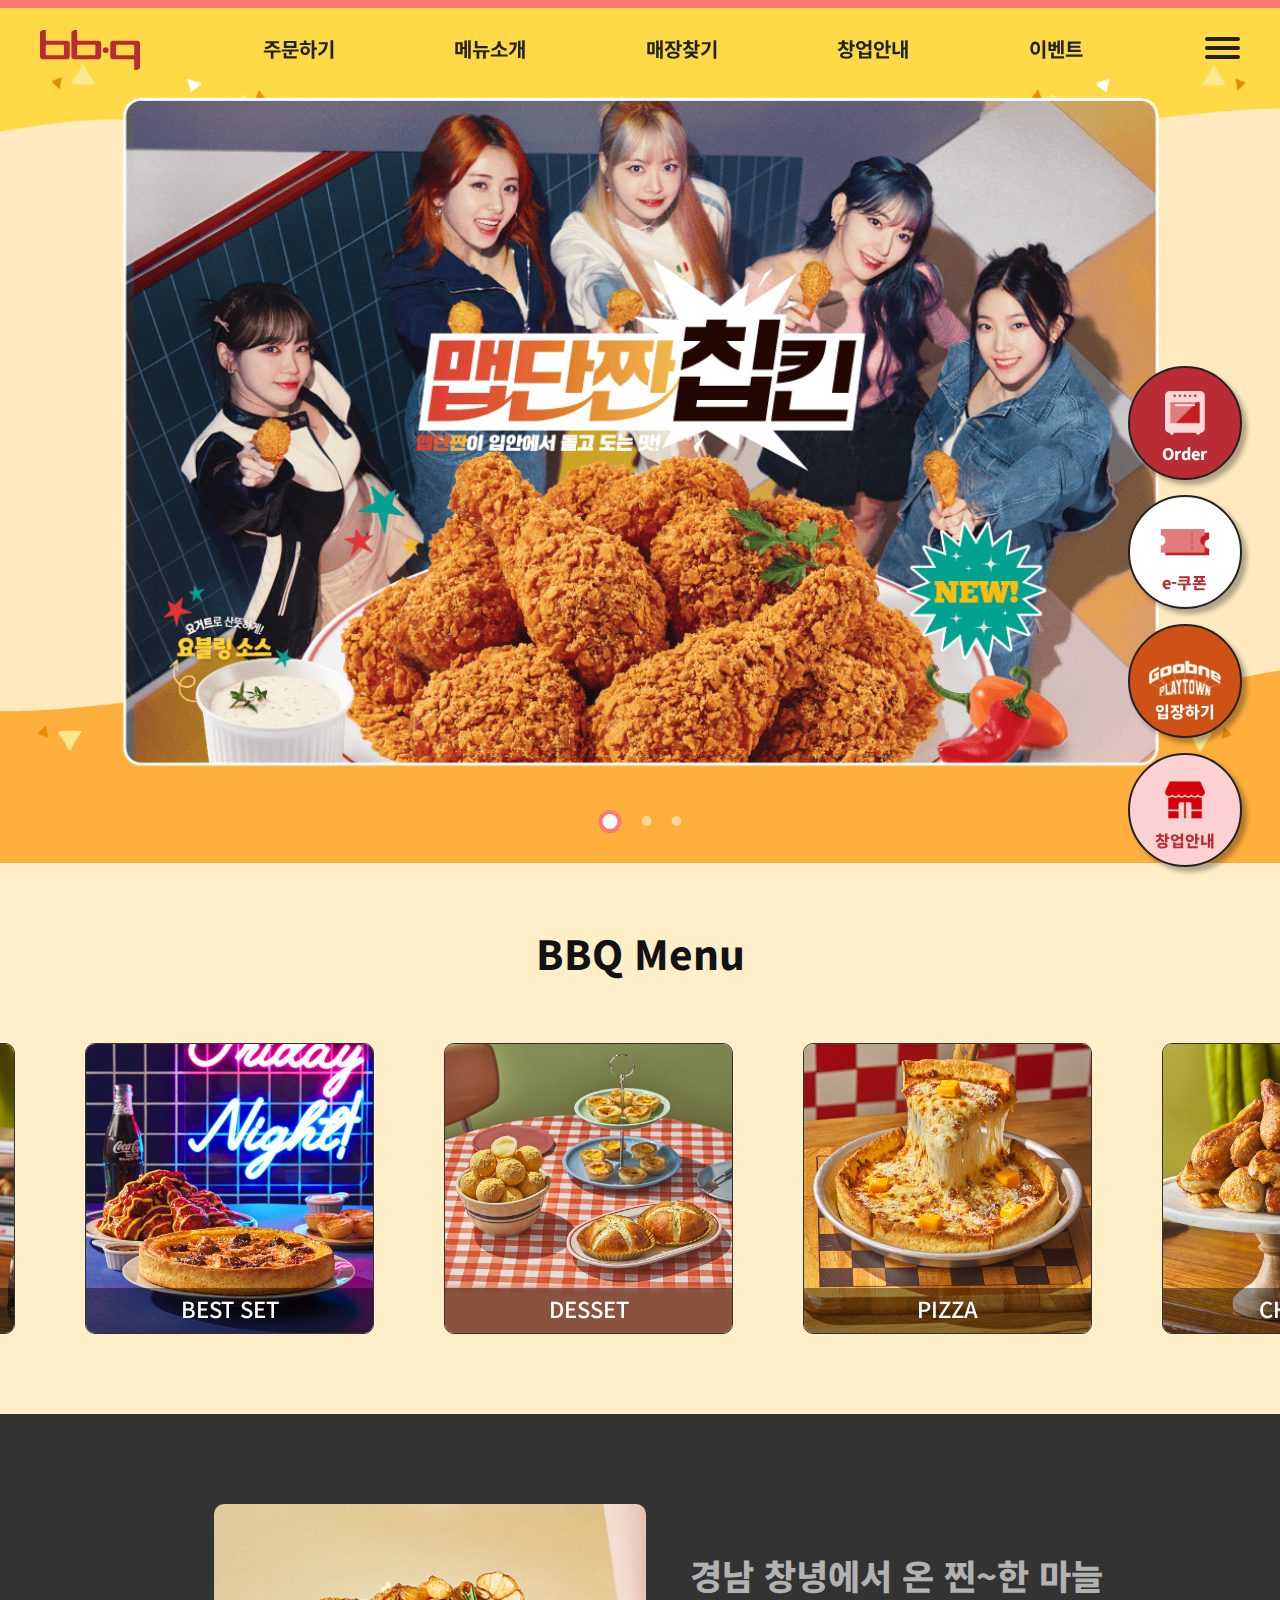
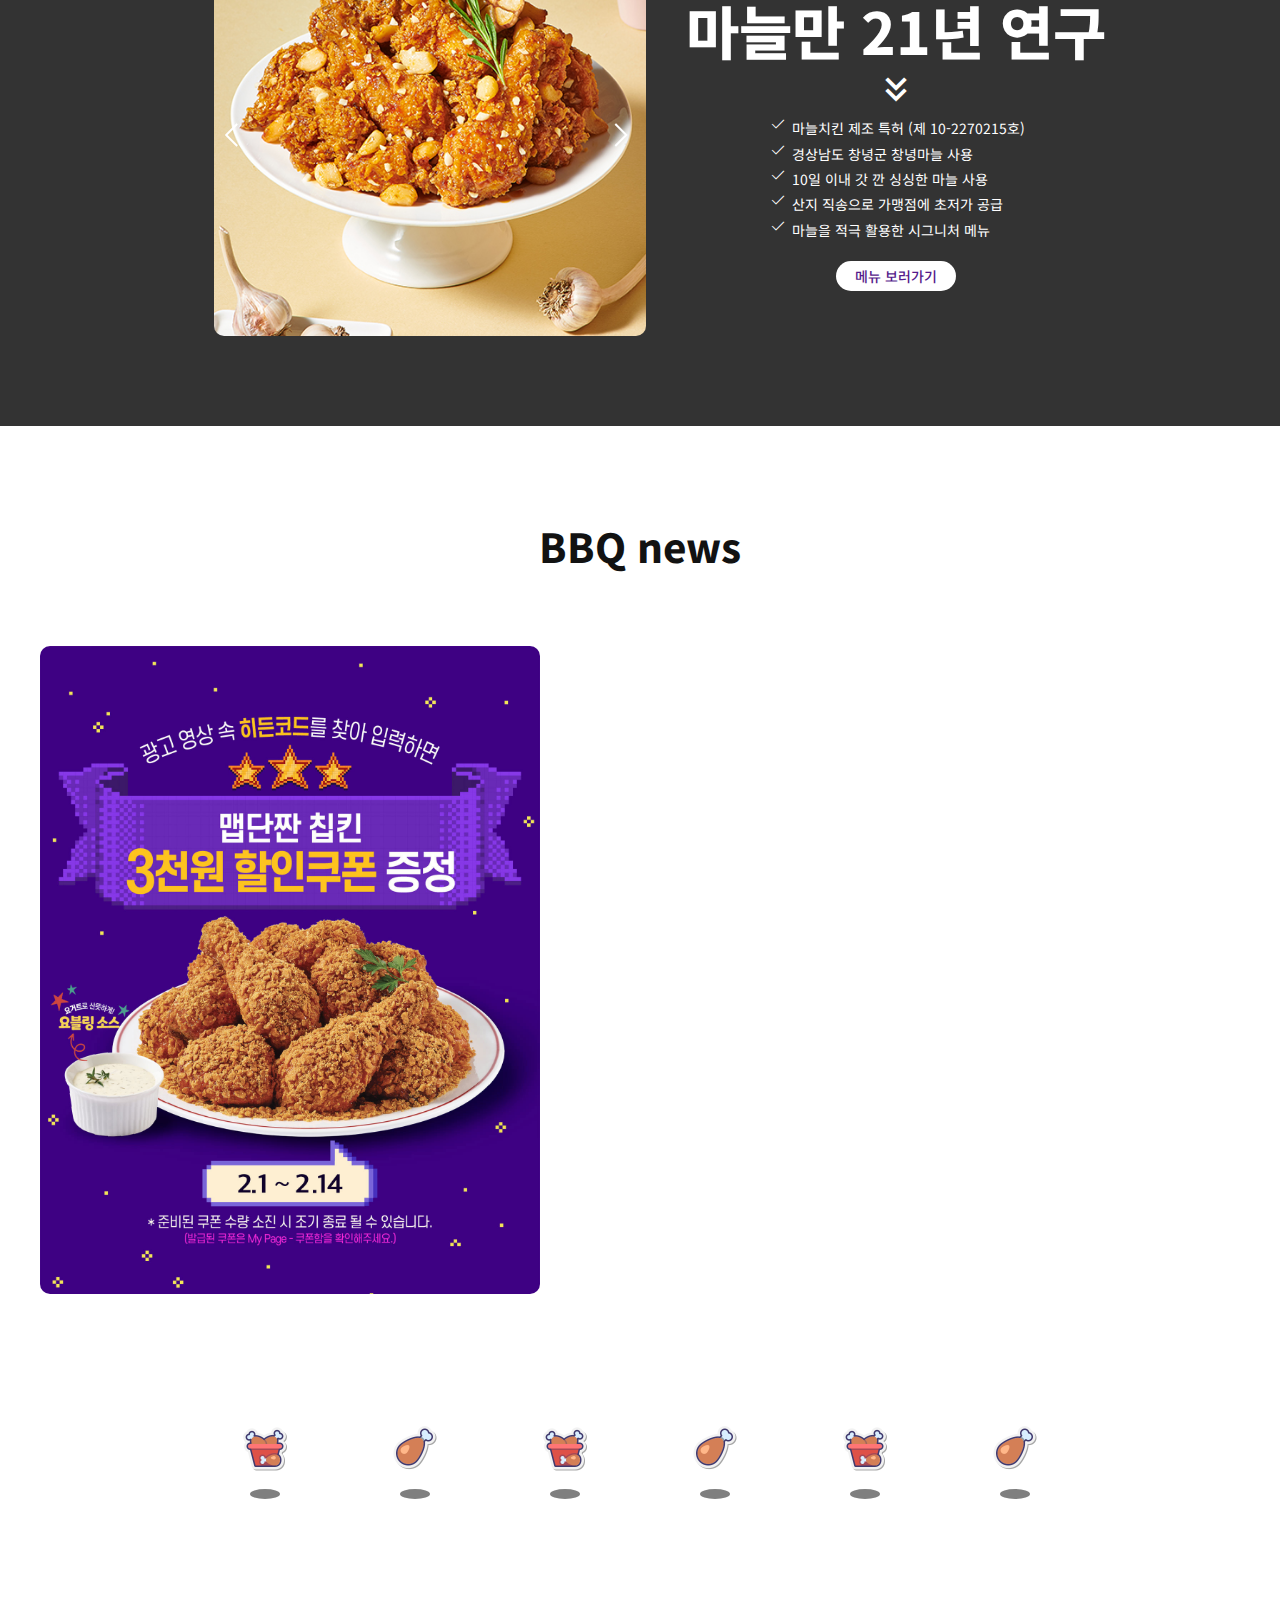
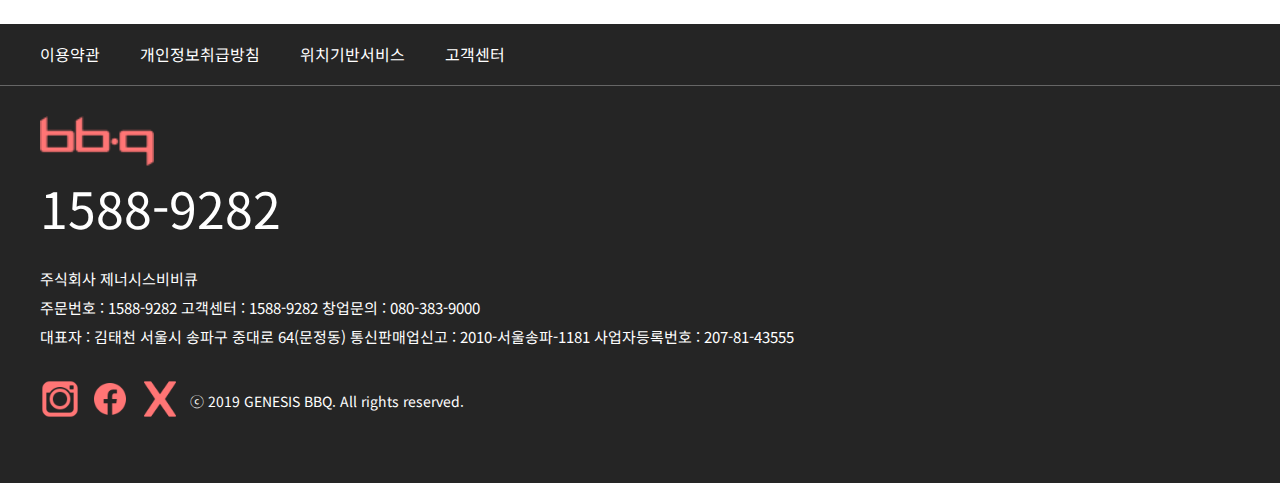
==== index.html @ 6f6c53d9 "asdasd" ====
<!DOCTYPE html>
<html lang="ko">
<head>
    <meta charset="UTF-8">
    <meta name="viewport" content="width=device-width, initial-scale=1.0">
    <link rel="preconnect" href="https://fonts.googleapis.com">
    <link rel="preconnect" href="https://fonts.gstatic.com" crossorigin>
    <link href="https://fonts.googleapis.com/css2?family=Noto+Sans+KR:wght@300;400;500;600;700;800&display=swap" rel="stylesheet">
    <link rel="stylesheet" href="https://fonts.googleapis.com/css2?family=Material+Symbols+Outlined:opsz,wght,FILL,GRAD@20..48,100..700,0..1,-50..200" />
    <link rel="icon" href="img/bbq_favicon.ico">
    <link rel="stylesheet" href="css/base.css">
    <link rel="stylesheet" href="css/slick.css">
    <link rel="stylesheet" href="css/main.css">
    <title>bbq 반응형 웹페이지</title>
</head>
<body>
    <div id="wrap">
        <div class="bar"></div>
        <header id="header">
            <div class="logo">
                <a href="">
                    로고
                </a>
            </div>
            <nav class="gnb">
                <ul>
                    <li>
                        <a href="order.html">
                            주문하기
                        </a>
                    </li>
                    <li>
                        <a href="">
                            메뉴소개
                        </a>
                    </li>
                    <li>
                        <a href="">
                            매장찾기
                        </a>
                    </li>
                    <li>
                        <a href="">
                            창업안내
                        </a>
                    </li>
                    <li>
                        <a href="">
                            이벤트
                        </a>
                    </li>
                </ul>
            </nav>
            <div class="menu">
                <a href="">
                    <div class="bar1"></div>
                    <div class="bar2"></div>
                    <div class="bar3"></div>
                </a>
            </div>
            <div class="menu_side">
                <button class="ms_close"></button>
                <div class="ms_txt">
                    <div class="ms_login"><a href="">Login</a></div>
                    <div class="ms_join"><a href="">Join</a></div>
                </div>
                <div class="ms_list">
                    <ul>
                        <li class="af">
                            <a href="" class="ml1">
                                BBQ 스토리
                            </a>
                            <div class="mls1">
                                <div>BBQ에 대해서 알아보기</div>
                                <div>BBQ 경영철학</div>
                                <div>BBQ 인재채용</div>
                                <div>BBQ GLOBAL</div>
                                <div>BBQ PLAYTOWN</div>
                            </div>
                        </li>
                        <li>
                            <a href="">
                                BBQ PLAYTOWN
                            </a>
                        </li>
                        <li>
                            <a href="">
                                BBQ UNIVERSE
                            </a>
                        </li>
                        <li class="af">
                            <a href="" class="ml2">
                                브랜드관
                            </a>
                            <div class="mls2">
                                <div>BBQ 어나더 사이드</div>
                                <div>BBQ의 성장</div>
                            </div>
                        </li>
                        <li>
                            <a href="">
                                e-쿠폰
                            </a>
                        </li>
                        <li class="af">
                            <a href="" class="ml3">
                                신제품
                            </a>
                            <div class="mls3">
                                <div>BBQ 양념치킨</div>
                                <div>황올 반 + BBQ양념 반</div>
                                <div>바삭갈릭</div>
                                <div>단짝갈릭</div>
                                <div>착착갈릭</div>
                            </div>
                        </li>
                        <li class="af">
                            <a href="" class="ml4">
                                메뉴소개
                            </a>
                            <div class="mls4">
                                <div>전체</div>
                                <div>치킨</div>
                                <div>피자</div>
                                <div>사이드</div>
                                <div>세트</div>
                            </div>
                        </li>
                        <li>
                            <a href="">
                                매장찾기
                            </a>
                        </li>
                        <li>
                            <a href="">
                                이벤트
                            </a>
                        </li>
                        <li class="af">
                            <a href="" class="ml5">
                                창업안내
                            </a>
                            <div class="mls5">
                                <div>BBQ만의 차별성</div>
                                <div>프로세스와 비용</div>
                                <div>온라인 상담</div>
                            </div>
                        </li>
                        <li>
                            <a href="">
                                BBQ NEWS
                            </a>
                        </li>
                        <li>
                            <a href="">
                                BBQ Q&A
                            </a>
                        </li>
                    </ul>
                </div>
            </div>
        </header>
        <main id="main">
            <div class="main_slide">
               <div class="main1">
                    <div class="main_img">
                        <img src="img/main_img1_mo.png" alt="" class="mo">
                        <img src="img/main_img1_pc.png" alt="" class="pc">
                    </div>
               </div>
               <div class="main2">
                    <div class="main_img">
                        <img src="img/main_img2_mo.png" alt="" class="mo">
                        <img src="img/main_img2_pc.png" alt="" class="pc">
                    </div>
               </div>
               <div class="main3">
                    <div class="main_img">
                        <img src="img/main_img3_mo.png" alt="" class="mo">
                        <img src="img/main_img3_pc.png" alt="" class="pc">
                    </div>
               </div>
            </div>
            <div class="main_dots">
            </div>
        </main>
        <div class="fixed">
            <ul>
                <li class="f1">
                    <a href="order.html">
                        메뉴보기
                    </a>
                </li>
                <li class="f2">
                    <a href="">
                        매장찾기
                    </a>
                </li>
                <li class="f3">
                    <a href="">
                        이벤트
                    </a>
                </li>
                <li class="f4">
                    <a href="">
                        주문내역
                    </a>
                </li>
            </ul>
            <div class="order">
                <a href="order.html">
                    <div class="order_img">
                        <img src="img/ico_oven.svg" alt="">
                    </div>
                    <div class="order_txt">주문하기</div>
                </a>
            </div>
        </div>
        <div class="fixed_side">
            <ul>
                <li>
                    <a href="order.html">
                        <div class="fs_img fi1">
                            <img src="img/fixed_side1.png">
                        </div>
                        <div class="fs_txt ft1">
                            Order
                        </div>
                    </a>
                </li>
                <li>
                    <a href="">
                        <div class="fs_img fi2">
                            <img src="img/fixed_side2.png" alt="">
                        </div>
                        <div class="fs_txt ft2">
                            e-쿠폰
                        </div>
                    </a>
                </li>
                <li>
                    <a href="">
                        <div class="fs_img fi3">
                            <img src="img/fixed_side3.png" alt="">
                        </div>
                        <div class="fs_txt ft3">
                            입장하기
                        </div>
                    </a>
                </li>
                <li>
                    <a href="">
                        <div class="fs_img fi4">
                            <img src="img/fixed_side4.png" alt="">
                        </div>
                        <div class="fs_txt ft4">
                            창업안내
                        </div>
                    </a>
                </li>
            </ul>
        </div>
        <section id="section1">
            <h2 class="section1_title">BBQ Menu</h2>
            <div class="s1_list">
                <ul>
                    <li>
                        <a href="">
                            <div class="s1l_img">
                                <img src="img/s1.jpg" alt="">
                            </div>
                            <div class="s1l_txt">
                                PIZZA
                            </div>
                        </a>
                    </li>
                    <li>
                        <a href="">
                            <div class="s1l_img">
                                <img src="img/s2.jpg" alt="">
                            </div>
                            <div class="s1l_txt">
                                CHICKEN
                            </div>
                        </a>
                    </li>
                    <li>
                        <a href="">
                            <div class="s1l_img">
                                <img src="img/s3.jpg" alt="">
                            </div>
                            <div class="s1l_txt">
                                BEST SET
                            </div>
                        </a>
                    </li>
                    <li>
                        <a href="">
                            <div class="s1l_img">
                                <img src="img/s4.jpg" alt="">
                            </div>
                            <div class="s1l_txt">
                                DESSET
                            </div>
                        </a>
                    </li>
                    <li>
                        <a href="">
                            <div class="s1l_img">
                                <img src="img/s1.jpg" alt="">
                            </div>
                            <div class="s1l_txt">
                                PIZZA
                            </div>
                        </a>
                    </li>
                    <li>
                        <a href="">
                            <div class="s1l_img">
                                <img src="img/s2.jpg" alt="">
                            </div>
                            <div class="s1l_txt">
                                CHICKEN
                            </div>
                        </a>
                    </li>
                    <li>
                        <a href="">
                            <div class="s1l_img">
                                <img src="img/s3.jpg" alt="">
                            </div>
                            <div class="s1l_txt">
                                BEST SET
                            </div>
                        </a>
                    </li>
                    <li>
                        <a href="">
                            <div class="s1l_img">
                                <img src="img/s4.jpg" alt="">
                            </div>
                            <div class="s1l_txt">
                                DESSET
                            </div>
                        </a>
                    </li>
                </ul>
            </div>
        </section>
        <section id="section2">
        </section>
        <section id="section3">
            <div class="s3_bg">
                <div class="s3_slide_wrap">
                    <div class="s3_chicken_slide">
                        <div class="s3_wrap">
                            <div class="s3_img">
                                <img src="img/s3_chicken1.jpg" alt="">
                            </div>
                        </div>
                        <div class="s3_wrap">
                            <div class="s3_img">
                                <img src="img/s3_chicken2.jpg" alt="">
                            </div>
                        </div>
                    </div>
                    <div class="s3_prev s3_arrows">
                        <span class="material-symbols-outlined">
                            arrow_back_ios
                            </span>
                    </div>
                    <div class="s3_next s3_arrows">
                        <span class="material-symbols-outlined">
                            arrow_forward_ios
                            </span>
                    </div>
                </div>
                <div class="s3_txt_wrap">
                    <span class="t1">경남 창녕에서 온 찐~한 마늘</span>
                    <span class="t2">마늘만 21년 연구</span>
                    <span class="material-symbols-outlined double_arrow">keyboard_double_arrow_down</span>
                    <div class="checked_wrap">
                        <span>
                            <span class="material-symbols-outlined check">check</span>
                            <span class="t3">마늘치킨 제조 특허 (제 10-2270215호)</span>
                        </span>
                        <span>
                            <span class="material-symbols-outlined check">check</span>
                            <span class="t3">경상남도 창녕군 창녕마늘 사용</span>
                        </span>
                        <span>
                            <span class="material-symbols-outlined check">check</span>
                            <span class="t3">10일 이내 갓 깐 싱싱한 마늘 사용</span>
                        </span>
                        <span>
                            <span class="material-symbols-outlined check">check</span>
                            <span class="t3">산지 직송으로 가맹점에 초저가 공급</span>
                        </span>
                        <span>
                            <span class="material-symbols-outlined check">check</span>
                            <span class="t3">마늘을 적극 활용한 시그니처 메뉴</span>
                        </span>
                    </div>
                    <div class="go_menu"><a href="">메뉴 보러가기</a></div>
                </div>
            </div>
        </section>
        <section id="section4">
            <h2 class="section4_title">BBQ news</h2>
            <div class="s4_imgnews">
            <div class="s4_img">
                <img src="img/news_img.png">
            </div>
            <div class="s4_news">
                <ul>
                    <li class="news1">
                        <a href="">
                            <div class="news_t1">
                                BBQ, '홍대점' 신규매장 오픈 이벤트 실시
                            </div>
                            <div class="news_t2">
                                이투뉴스 2023.11.02
                            </div>
                        </a>
                    </li>
                    <li class="news2">
                        <a href="">
                            <div class="news_t1">
                                BBQ, 한국일보 주최 '2023 한국 대표 브랜드 TOP100' 치킨브랜드 부문 대상
                            </div>
                            <div class="news_t2">
                                한국일보 2023.10.17
                            </div>
                        </a>
                    </li>
                    <li class="news3">
                        <a href="">
                            <div class="news_t1">
                                美 텍사스 1호점 오픈 북미 시장 영토 확장 가속화
                            </div>
                            <div class="news_t2">
                                이투뉴스 2023.10.16
                            </div>
                        </a>
                    </li>
                    <li class="news4">
                        <a href="">
                            <div class="news_t1">
                                글로벌 BBQ 제60회 무역의날 '100만불 수출의탑' 수상
                            </div>
                            <div class="news_t2">
                                시민일보 2023.10.14
                            </div>
                        </a>
                    </li>
                    <li class="news5">
                        <a href="">
                            <div class="news_t1">
                                BBQ, 레스토랑 간편식 새우닭강정 B마트 및 SSG 온라인몰 입점
                            </div>
                            <div class="news_t2">
                                IT비즈뉴스 2023.10.12
                            </div>
                        </a>
                    </li>
                </ul>
             </div>
        </div>
    </section>
    <section id="section5">
        <div class="chickenZone">
            <div class="chick1">
                <div class="chick1_img">
                    <img src="img/chick_ani.png" alt="">
                </div>
                <div class="chick1_sha"></div>
            </div>
            <div class="chick2">
                <div class="chick2_img">
                    <img src="img/chickleg_ani.png" alt="">
                </div>
                <div class="chick2_sha"></div>
            </div>
            <div class="chick3">
                <div class="chick1_img">
                    <img src="img/chick_ani.png" alt="">
                </div>
                <div class="chick1_sha"></div>
            </div>
            <div class="chick4">
                <div class="chick2_img">
                    <img src="img/chickleg_ani.png" alt="">
                </div>
                <div class="chick2_sha"></div>
            </div>
            <div class="chick5">
                <div class="chick1_img">
                    <img src="img/chick_ani.png" alt="">
                </div>
                <div class="chick1_sha"></div>
            </div>
            <div class="chick6">
                <div class="chick2_img">
                    <img src="img/chickleg_ani.png" alt="">
                </div>
                <div class="chick2_sha"></div>
            </div>
        </div>
    </section>
    <footer id="footer">
        <div class="f_top">
            <ul>
                <li>
                    <a href="">
                        이용약관
                    </a>
                </li>
                <li>
                    <a href="">
                        개인정보취급방침
                    </a>
                </li>
                <li>
                    <a href="">
                        위치기반서비스
                    </a>
                </li>
                <li>
                    <a href="">
                        고객센터
                    </a>
                </li>
            </ul>
        </div>
        <div class="f_main">
            <div class="f_logo">푸터로고</div>
            <div class="f_num">1588-9282</div>
            <div class="f_txt">
                <div class="t1">주식회사 제너시스비비큐</div>
                <div class="t1">주문번호 : 1588-9282 고객센터 : 1588-9282 창업문의 : 080-383-9000</div>
                <div class="t1">대표자 : 김태천 서울시 송파구 중대로 64(문정동) 통신판매업신고 : 2010-서울송파-1181 사업자등록번호 : 207-81-43555</div>
            </div>
            <div class="f_bot">
                <div class="f_sns">
                    <div class="f_insta"><a href=""></a></div>
                    <div class="f_fb"><a href=""></a></div>
                    <div class="f_x"><a href=""></a></div>
                </div>
                <div class="f_reserved">
                    ⓒ 2019 GENESIS BBQ. All rights reserved.
                </div>
            </div>
        </div>
    </footer>
    </div>
    <script src="https://ajax.googleapis.com/ajax/libs/jquery/1.12.4/jquery.min.js"></script>
    <script src="js/slick.min.js"></script>
    <script src="js/script.js"></script>
</body>
</html>
---- css/base.css ----
@charset "utf-8";
*{
    margin: 0;
    padding: 0;
}
body{
    font-family: 'Noto Sans KR', sans-serif;
    font-size: 14px;
    line-height: 20px;
    color: #121212;
}
ul, ol{
    list-style: none;
}
a{
    text-decoration: none;
}
img{
    vertical-align: top;
}
input{
    vertical-align: top;
    font-family: 'Noto Sans KR', sans-serif;
}
button{
    border: 0;
    background-color: transparent;
    vertical-align: top;
    cursor: pointer;
    font-family: 'Noto Sans KR', sans-serif;
}
.material-symbols-outlined {
  font-variation-settings:
  'FILL' 0,
  'wght' 200,
  'GRAD' 0,
  'opsz' 24
}
---- css/main.css ----
@charset "utf-8";

@keyframes bar {
  0% {
    width: 0%;
  }
  100% {
    width: 100%;
  }
}
@keyframes mainMove {
  0% {
    margin-top: 0px;
  }
  100% {
    margin-top: 20px;
  }
}
@keyframes orderShake {
  0% {
    transform: translateX(7px);
  }
  10% {
    transform: translateX(-7px);
  }
  20% {
    transform: translateX(5px);
  }
  30% {
    transform: translateX(-5px);
  }
  40% {
    transform: translateX(3px);
  }
  50% {
    transform: translateX(-3px);
  }
  60% {
    transform: translateX(2px);
  }
  70% {
    transform: translateX(-2px);
  }
  85% {
    transform: translateX(1px);
  }
  100% {
    transform: translateX(0px);
  }
}
@keyframes chick {
  0% {
    transform: translateY(0px);
  }
  90% {
    width: 50px;
    height: 50px;
  }
  95% {
    width: 52px;
    height: 45px;
  }
  100% {
    height: 40px;
    width: 55px;
    transform: translateY(20px);
  }
}
@keyframes shadow {
  0% {
    width: 30px;
  }
  90% {
    width: 35px;
  }
  95% {
    width: 40px;
  }
  100% {
    width: 45px;
  }
}
#wrap {
  position: relative;
  width: 100%;
}
.bar {
  position: fixed;
  top: 0;
  left: 0;
  width: 100%;
  height: 5px;
  background-color: #ff7676;
  animation-name: bar;
  animation-timeline: scroll();
  z-index: 5500;
}
/* 헤더 */
#header {
  position: fixed;
  top: 0;
  left: 0;
  right: 0;
  z-index: 5000;
  display: flex;
  justify-content: space-between;
  align-items: center;
  padding: 20px;
  box-sizing: border-box;
}
#header.on {
  height: 70px;
  background-color: #fff3f7;
}
.logo a {
  display: block;
  width: 80px;
  height: 30px;
  background-position: center;
  background-size: 100% auto;
  background-repeat: no-repeat;
  background-image: url(../img/logo-red.svg);
  text-indent: -9999px;
}
.gnb {
  display: none;
}
.menu a div {
  width: 35px;
  height: 4px;
  background-color: #222;
  margin-bottom: 5px;
  border-radius: 20px;
  transition: 0.3s;
}
.menu:hover .bar1 {
  transform: translateX(-5px);
}
.menu:hover .bar3 {
  transform: translateX(5px);
}
.menu_side {
  position: fixed;
  top: 0;
  right: -100%;
  width: 80vw;
  height: 100vh;
  box-sizing: border-box;
  padding: 30px;
  transition: 0.3s;
  z-index: 1000;
  background-color: #fffef8;
}
.menu_side.on {
  right: 0;
}
.ms_close {
  position: absolute;
  top: 25px;
  right: 10px;
  width: 35px;
  height: 30px;
  transition: 0.2s;
}
.ms_close::after,
.ms_close::before {
  position: absolute;
  top: 15px;
  right: 0px;
  content: "";
  display: block;
  width: 35px;
  height: 3px;
  background-color: #222;
}
.ms_close::after {
  transform: rotate(45deg);
}
.ms_close::before {
  transform: rotate(-45deg);
}
.ms_close:hover {
  transform: rotate(90deg);
}
.ms_txt {
  display: flex;
  justify-content: flex-start;
}
.ms_login a,
.ms_join a {
  display: inline-block;
  margin: 30px 0;
  font-size: 18px;
  line-height: 1em;
  font-weight: 700;
  color: #555;
}
.ms_login a::after {
  content: "|";
  display: inline-block;
  vertical-align: top;
  margin: 0 10px;
  font-size: 12px;
  color: #b0b0b0;
}
.ms_list li a {
  display: inline-block;
  margin: 15px 0;
  font-size: 18px;
  font-weight: 500;
  color: #222;
}
.ms_list .af a::after {
  content: "";
  display: inline-block;
  vertical-align: top;
  width: 10px;
  height: 10px;
  border-top: 2px solid #222;
  border-left: 2px solid #222;
  transform: rotate(-135deg);
  margin-left: 5px;
  margin-top: 2px;
}
.mls1,
.mls2,
.mls3,
.mls4,
.mls5 {
  display: none;
}
.mls1 div,
.mls2 div,
.mls3 div,
.mls4 div,
.mls5 div {
  margin: 5px 0;
  font-size: 14px;
  font-weight: 400;
  color: rgba(0, 0, 0, 0.6);
}
.mls1.block,
.mls2.block,
.mls3.block,
.mls4.block,
.mls5.block {
  display: block;
}
/* 메인 */
#main {
  position: relative;
}
#main:hover {
  cursor: url(../img/pointer.png) 0 10, auto;
}
#main .main_slide .main1,
#main .main_slide .main2,
#main .main_slide .main3 {
  background-size: cover;
  background-position: center;
  background-repeat: no-repeat;
}
#main .main_slide .main1 {
  background-image: url(../img/main_img1_backg.jpg);
}
#main .main_slide .main2 {
  background-image: url(../img/main_img2_back.jpg);
}
#main .main_slide .main3 {
  background-image: url(../img/main_img3_mo.back.jpeg);
}
#main .main_slide .main_img {
  padding: 0 30px;
  box-sizing: border-box;
  opacity: 0;
  transition: 0.5s;
  transform: translateY(-50px);
}
#main .main_slide .main_img.on {
  opacity: 1;
  transform: translateY(0px);
}
#main .main_slide .main_img img {
  width: 100%;
  height: auto;
  object-fit: contain;
}
#main .main_slide .main_img .pc {
  display: none;
}
#main .main_dots {
  position: absolute;
  bottom: 30px;
  left: 50%;
  transform: translate(-50%, 0);
}
#main .main_dots ul {
  display: flex;
  align-items: center;
}
#main .main_dots li {
  margin: 0 10px;
}
#main .main_dots li {
  width: 10px;
  height: 10px;
  border-radius: 50%;
  background-color: #ffffff7d;
  text-indent: -9999px;
  box-sizing: content-box;
}
#main .main_dots .slick-active {
  width: 15px;
  height: 15px;
  border: 4px solid #ff7676;
  background-color: #fff;
}
/* 하단고정메뉴 */
.fixed {
  position: fixed;
  bottom: 0;
  left: 0;
  right: 0;
  background-color: #fff;
  border-top: 1px solid rgba(0, 0, 0, 0.2);
  z-index: 100;
  padding: 0 15px;
}
.fixed ul {
  display: flex;
  justify-content: space-between;
}
.fixed li a {
  display: inline-block;
  padding: 35px 0 10px 0;
  background-repeat: no-repeat;
  color: #7c7c7c;
  font-weight: 500;
}
.fixed .f1 a {
  background-image: url(../img/nav_icon_02.svg);
  background-position: center 9px;
  background-size: 50% auto;
}
.fixed .f2 a {
  background-image: url(../img/nav_icon_03.svg);
  background-position: center 10px;
  background-size: 47% auto;
}
.fixed .f3 a {
  background-image: url(../img/nav_icon_04.svg);
  background-position: center 10px;
  background-size: 65% auto;
}
.fixed .f4 a {
  background-image: url(../img/nav_icon_05_2.svg);
  background-position: center 11px;
  background-size: 40% auto;
}
.order {
  position: absolute;
  left: calc(50% - 35px);
  bottom: 35px;
  background-color: rgb(248, 84, 84);
  border-radius: 50%;
  width: 70px;
  height: 70px;
}
.order_img {
  margin-left: 22px;
  margin-top: 10px;
  animation: orderShake linear 1.3s infinite;
}
.order_img img {
  width: 50%;
  height: auto;
}
.order_txt {
  font-size: 12px;
  font-weight: 600;
  color: #fff;
  text-align: center;
}
/* 고정메뉴 */
.fixed_side {
  position: fixed;
  bottom: 10vh;
  right: 3vw;
  z-index: 100;
  transform: translateY(-50px);
  opacity: 0;
  transition: 0.5s;
}
.fixed_side.on {
  transform: translateY(0px);
  opacity: 1;
}
.fixed_side li:nth-child(n + 3) {
  display: none;
}
.fixed_side li a {
  display: block;
  position: relative;
  width: 40px;
  height: 40px;
  margin-bottom: 10px;
  border: 2px solid #222;
  padding: 10px;
  border-radius: 50%;
  box-shadow: 5px 5px 5px rgba(0, 0, 0, 0.308);
}
.fixed_side li:nth-child(1) a {
  background-color: #b92c35;
}
.fixed_side li:nth-child(2) a {
  background-color: #fff;
}
.fixed_side li:nth-child(3) a {
  background-color: #cf5116;
}
.fixed_side li:nth-child(4) a {
  background-color: #fcd1d1;
}
.fs_img {
  position: absolute;
  top: 25px;
  left: 50%;
  transform: translate(-50%, -50%);
}
.fi1 {
  width: 30px;
}
.fi2 {
  width: 40px;
}
.fi3 {
  width: 90px;
}
.fi4 {
  width: 50px;
}
.fs_img img {
  width: 100%;
  height: auto;
}
.fs_txt {
  position: absolute;
  top: 37px;
  left: 0;
  width: 100%;
  text-align: center;
  font-size: 12px;
  font-weight: 800;
}
.ft1,
.ft3 {
  color: #fff;
}
.ft2,
.ft4 {
  color: #b92c35;
}
/* 섹션1 */
#section1 {
  padding: 20px 0 50px 0;
  background-color: #ffdf9583;
}
#section1 .section1_title {
  width: 100%;
  text-align: center;
  margin-bottom: 20px;
  padding: 20px 0;
  line-height: 1em;
  box-sizing: border-box;
  font-size: 28px;
  font-weight: 800;
}
#section1 .s1_list {
  overflow: hidden;
}
#section1 .s1_list ul {
  transform: translateX(-100px);
  opacity: 0;
  transition: 0.5s;
}
#section1 .s1_list ul.on {
  transform: translateX(0px);
  opacity: 1;
}
#section1 .s1_list li {
  box-sizing: border-box;
  overflow: hidden;
  border-radius: 10px;
  margin: 0 20px;
  border: 1px solid #333;
}
#section1 .s1_list li a {
  position: relative;
}
#section1 .s1l_img img {
  width: 100%;
  height: auto;
}
#section1 .s1l_txt {
  position: absolute;
  bottom: 0;
  left: 0;
  width: 100%;
  text-align: center;
  background-color: rgb(0, 0, 0, 0.4);
  color: #fff;
  padding: 10px 0 15px 0;
  font-size: 22px;
  font-weight: 500;
}
/* 섹션3 */
#section3 {
  position: relative;
}
#section3 .s3_bg {
  display: flex;
  flex-direction: column;
  justify-content: center;
  height: 100%;
  background-image: url(../img/s3_back.jpg);
  background-size: cover;
  background-attachment: fixed;
  padding-bottom: 50px;
}
#section3 .s3_bg::after {
  position: absolute;
  top: 0;
  left: 0;
  right: 0;
  bottom: 0;
  content: "";
  display: block;
  background-color: rgba(0, 0, 0, 0.8);
}
#section3 .s3_bg .s3_slide_wrap {
  position: relative;
  z-index: 10;
}
#section3 .s3_bg .s3_slide_wrap .s3_chicken_slide {
  display: flex;
  flex-direction: column;
  padding: 40px;
  box-sizing: border-box;
  max-width: 600px;
  margin: 0 auto;
}
#section3 .s3_bg .s3_slide_wrap .s3_chicken_slide .s3_img {
  cursor: pointer;
  border-radius: 10px;
  overflow: hidden;
}
#section3 .s3_bg .s3_slide_wrap .s3_chicken_slide .s3_img img {
  width: 100%;
  height: auto;
}
#section3 .s3_bg .s3_slide_wrap .s3_arrows {
  position: absolute;
  top: 50%;
}
#section3 .s3_bg .s3_slide_wrap .s3_arrows span {
  cursor: pointer;
  font-size: 30px;
  color: #fff;
}
#section3 .s3_bg .s3_slide_wrap .s3_prev {
  left: 50px;
}
#section3 .s3_bg .s3_slide_wrap .s3_next {
  right: 50px;
}
#section3 .s3_bg .s3_txt_wrap {
  display: flex;
  flex-direction: column;
  align-items: center;
  padding: 20px 30px;
  z-index: 10;
}
#section3 .s3_bg .s3_txt_wrap .double_arrow {
  margin-top: 10px;
  margin-bottom: 5px;
  font-size: 40px;
  font-variation-settings: "wght" 600;
}
#section3 .s3_bg .s3_txt_wrap span {
  color: #fff;
}
#section3 .s3_bg .s3_txt_wrap .t1 {
  font-size: 5vw;
  font-weight: 800;
  line-height: 1.5em;
  color: #ffffffa3;
}
#section3 .s3_bg .s3_txt_wrap .t2 {
  font-size: 9vw;
  font-weight: 800;
  line-height: 1em;
}
#section3 .s3_bg .s3_txt_wrap .checked_wrap {
  display: flex;
  flex-direction: column;
}
#section3 .s3_bg .s3_txt_wrap .checked_wrap .t3 {
  font-size: 14px;
  line-height: 1.6em;
}
#section3 .s3_bg .s3_txt_wrap .checked_wrap .check {
  font-size: 20px;
}
#section3 .s3_bg .s3_txt_wrap .go_menu {
  text-align: center;
  line-height: 30px;
  width: 120px;
  height: 30px;
  margin-top: 20px;
  font-weight: 500;
  border-radius: 20px;
  color: #222;
  background-color: #fff;
}
/* 섹션4 */
#section4 {
  margin: 100px 0;
  padding: 0 20px;
}
.section4_title {
  width: 100%;
  text-align: center;
  margin-bottom: 40px;
  line-height: 1em;
  box-sizing: border-box;
  font-size: 28px;
  font-weight: 800;
}
.s4_img {
  max-width: 600px;
  margin-bottom: 30px;
  border-radius: 10px;
  overflow: hidden;
}
.s4_img img {
  width: 100%;
  height: auto;
}
.s4_news li {
  padding: 10px;
  border-bottom: 1px solid rgba(0, 0, 0, 0.2);
}
.s4_news li:hover {
  background-color: #222;
}
.s4_news li:hover .news_t1 {
  color: #fff;
}
.s4_imgnews {
  display: flex;
  flex-direction: column;
  align-items: center;
}
.news1,
.news2,
.news3,
.news4,
.news5 {
  opacity: 0;
  transform: translateY(50px);
  transition: 0.5s;
}
.news1.on,
.news2.on,
.news3.on,
.news4.on,
.news5.on {
  opacity: 1;
  transform: translateY(0px);
}
.news_t1 {
  font-size: 18px;
  font-weight: 500;
  color: #222;
  margin-bottom: 5px;
  line-height: 1.5em;
  display: -webkit-box;
  -webkit-line-clamp: 1;
  -webkit-box-orient: vertical;
  overflow: hidden;
}
.news_t2 {
  font-size: 14px;
  color: #888;
}
#section5 {
  margin-bottom: 100px;
  margin-left: 20px;
}
.chickenZone {
  display: flex;
  justify-content: space-between;
  overflow: hidden;
  padding-bottom: 50px;
  /* max-width: 1000px; */
  margin: 0 auto;
}
.chick1,
.chick2,
.chick3,
.chick4,
.chick5,
.chick6 {
  position: relative;
  width: 50px;
  height: 50px;
}
.chick1_sha,
.chick2_sha {
  position: absolute;
  bottom: -25px;
  content: "";
  display: block;
  width: 30px;
  height: 10px;
  margin-left: 10px;
  background-color: rgba(0, 0, 0, 0.5);
  border-radius: 50%;
  animation: shadow 0.7s infinite alternate ease-in;
}
.chick1_img img,
.chick2_img img {
  width: 100%;
  height: auto;
  animation: chick 0.7s infinite alternate ease-in;
}
.chick2 .chick2_img img,
.chick2 .chick2_sha {
  animation-delay: 0.1s;
}
.chick3 .chick1_img img,
.chick3 .chick1_sha {
  animation-delay: 0.2s;
}
.chick4 .chick2_img img,
.chick4 .chick2_sha {
  animation-delay: 0.3s;
}
.chick5 .chick1_img img,
.chick5 .chick1_sha {
  animation-delay: 0.4s;
}
.chick6 .chick2_img img,
.chick6 .chick2_sha {
  animation-delay: 0.5s;
}
#footer {
  margin-bottom: 65px;
  padding-bottom: 50px;
  background-color: #252525;
}
.f_top {
  padding: 15px 0 15px 20px;
  border-bottom: 1px solid #ffffff4d;
}
.f_top ul {
  display: flex;
}
.f_top li {
  margin-right: 10px;
}
.f_top li a {
  font-size: 14px;
  color: #fff;
}
.f_main {
  padding: 0 20px;
  margin-top: 30px;
}
.f_logo {
  width: 76px;
  height: 34px;
  background-image: url(../img/bbq_f.png);
  background-size: 100% auto;
  text-indent: -9999px;
  margin-bottom: 20px;
}
.f_num {
  font-size: 30px;
  margin-bottom: 20px;
  color: #fff;
}
.f_txt {
  font-size: 14px;
  line-height: 1.6em;
  color: #fff;
  margin-bottom: 20px;
}
.f_bot {
  display: flex;
  align-items: center;
}
.f_sns {
  display: flex;
  padding: 10px 0;
}
.f_sns div a {
  display: inline-block;
  width: 25px;
  height: 25px;
  background-size: 100% auto;
  margin-right: 10px;
}
.f_insta a {
  background-image: url(../img/insta.png);
}
.f_fb a {
  background-image: url(../img/fb.png);
}
.f_x a {
  background-image: url(../img/X.png);
}
.f_reserved {
  font-size: 12px;
  color: #fff;
}
/* 768px시작 */
@media screen and (min-width: 768px) {
  #main .main_slide .main_img {
    margin: 50px 0;
  }
  #main .main_slide .main_img .mo {
    display: none;
  }
  #main .main_slide .main_img .pc {
    display: block;
  }
  #main .main_slide .main3 {
    background-image: url(../img/main_img3_pc.back.jpeg);
  }
  .menu_side {
    width: 50vw;
  }
  /* 고정메뉴 */
  .fixed_side li:nth-child(n + 3) {
    display: block;
  }
  .fixed_side li a {
    width: 60px;
    height: 60px;
    margin-bottom: 15px;
  }
  .fs_img {
    top: 34px;
  }
  .fi1 {
    width: 40px;
  }
  .fi2 {
    width: 50px;
  }
  .fi3 {
    width: 75px;
  }
  .fi4 {
    width: 40px;
  }
  .fs_txt {
    top: 52px;
  }
  .l_txt {
    margin-right: 50px;
  }
  /* 섹션1 */
  #section1 .section1_title {
    margin-bottom: 20px;
    padding: 20px 0;
    font-size: 40px;
  }
  /* 섹션4 */
  #section4 .section4_title {
    font-size: 40px;
  }
  .news_t1 {
    font-size: 22px;
    font-weight: 600;
  }
  .news_t2 {
    font-size: 16px;
  }
  /* 섹션5 */
  #section5 {
    margin: 0 50px 100px 50px;
  }
}
/* 1024 시작 */
@media screen and (min-width: 1024px) {
  .bar {
    height: 8px;
  }
  #header {
    height: 100px;
    padding: 20px 40px;
  }
  #header.on {
    height: 100px;
  }
  .logo a {
    width: 100px;
    height: 40px;
  }
  .gnb {
    display: block;
    width: 70%;
  }
  .gnb ul {
    display: flex;
    justify-content: space-between;
  }
  .gnb li a {
    font-size: 20px;
    color: #222;
    font-weight: 700;
    padding: 10px;
    box-sizing: border-box;
  }
  .gnb li a:hover {
    color: #b92c35;
  }
  .menu_side {
    width: 35vw;
    padding: 50px;
  }
  .ms_login a,
  .ms_join a {
    font-size: 22px;
    margin: 50px 0;
  }
  .ms_login a::after {
    font-size: 14px;
  }
  .ms_list li a {
    font-size: 25px;
    font-weight: 600;
    margin: 20px 0;
  }
  .ms_list .af .mls1 > div,
  .ms_list .af .mls2 > div,
  .ms_list .af .mls3 > div,
  .ms_list .af .mls4 > div,
  .ms_list .af .mls5 > div {
    font-size: 16px;
    line-height: 2em;
  }
  .fixed {
    display: none;
  }
  /* 사이드고정메뉴 */
  .fixed_side {
    bottom: 2vh;
  }
  .fixed_side li a {
    width: 90px;
    height: 90px;
  }
  .fs_img {
    top: 45px;
  }
  .fi3 {
    width: 85px;
  }
  .fs_txt {
    top: 75px;
    font-size: 16px;
  }
  /* 섹션1 */
  #section1 {
    padding: 50px 0 80px 0;
  }
  #section1 .section1_title {
    margin-bottom: 50px;
  }
  #section1 .s1_list ul {
    width: 120%;
  }
  #section1 .s1_list li {
    margin: 0 35px;
  }
  /* 섹션3 */
  #section3 .s3_bg {
    display: flex;
    flex-direction: row;
    align-items: center;
    padding: 50px;
  }
  #section3 .s3_bg .s3_slide_wrap .s3_chicken_slide {
    width: 40vw;
  }
  #section3 .s3_bg .s3_txt_wrap {
    padding: 20px 0;
  }
  #section3 .s3_bg .s3_txt_wrap .t1 {
    font-size: 35px;
    font-weight: 800;
    line-height: 1.5em;
  }
  #section3 .s3_bg .s3_txt_wrap .t2 {
    font-size: 58px;
    font-weight: 800;
    line-height: 1em;
  }
  /* 섹션4 */
  #section4 {
    padding: 0 40px;
  }
  .section4_title {
    margin-bottom: 80px;
  }
  .s4_imgnews {
    flex-direction: row;
    justify-content: center;
    align-items: flex-start;
  }
  .s4_img {
    width: 100%;
    max-width: 500px;
    margin-right: 50px;
  }
  .s4_news li {
    padding: 20px 10px;
  }
  .news_t1 {
    font-size: 26px;
    font-weight: 700;
    margin-bottom: 20px;
  }
  .news_t2 {
    font-weight: 500;
  }
  .chickenZone {
    max-width: 800px;
  }
  /* 푸터 */
  #footer {
    margin-bottom: 0;
  }
  .f_top {
    padding: 20px 40px;
  }
  .f_top li {
    margin-right: 40px;
  }
  .f_top li a {
    font-size: 16px;
  }
  .f_logo {
    width: 114px;
    height: 51px;
    margin-bottom: 30px;
  }
  .f_main {
    padding: 0 40px;
  }
  .f_num {
    font-size: 50px;
    margin-bottom: 50px;
  }
  .f_sns div a {
    width: 40px;
    height: 40px;
  }
  .f_txt div {
    margin-bottom: 5px;
  }
  .f_txt {
    font-size: 15px;
    margin-bottom: 20px;
  }
  .f_reserved {
    font-size: 14px;
  }
}
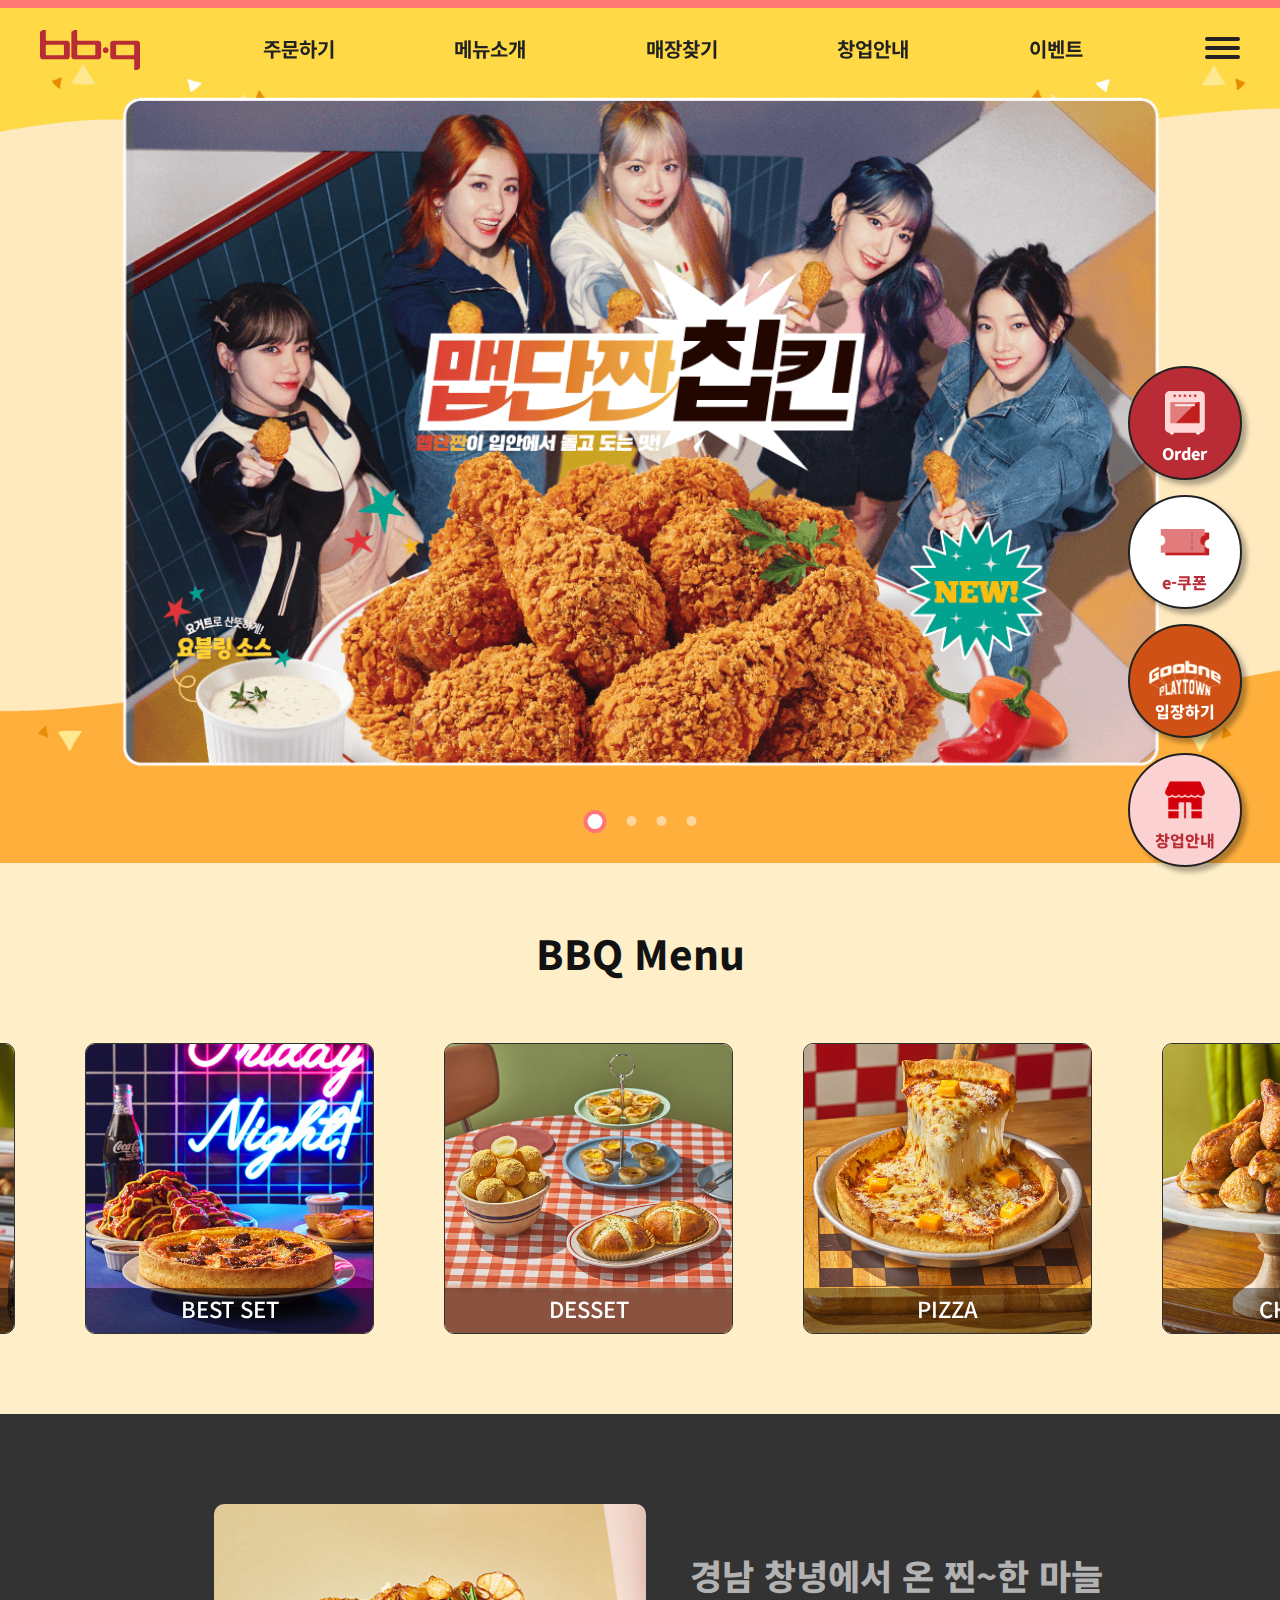
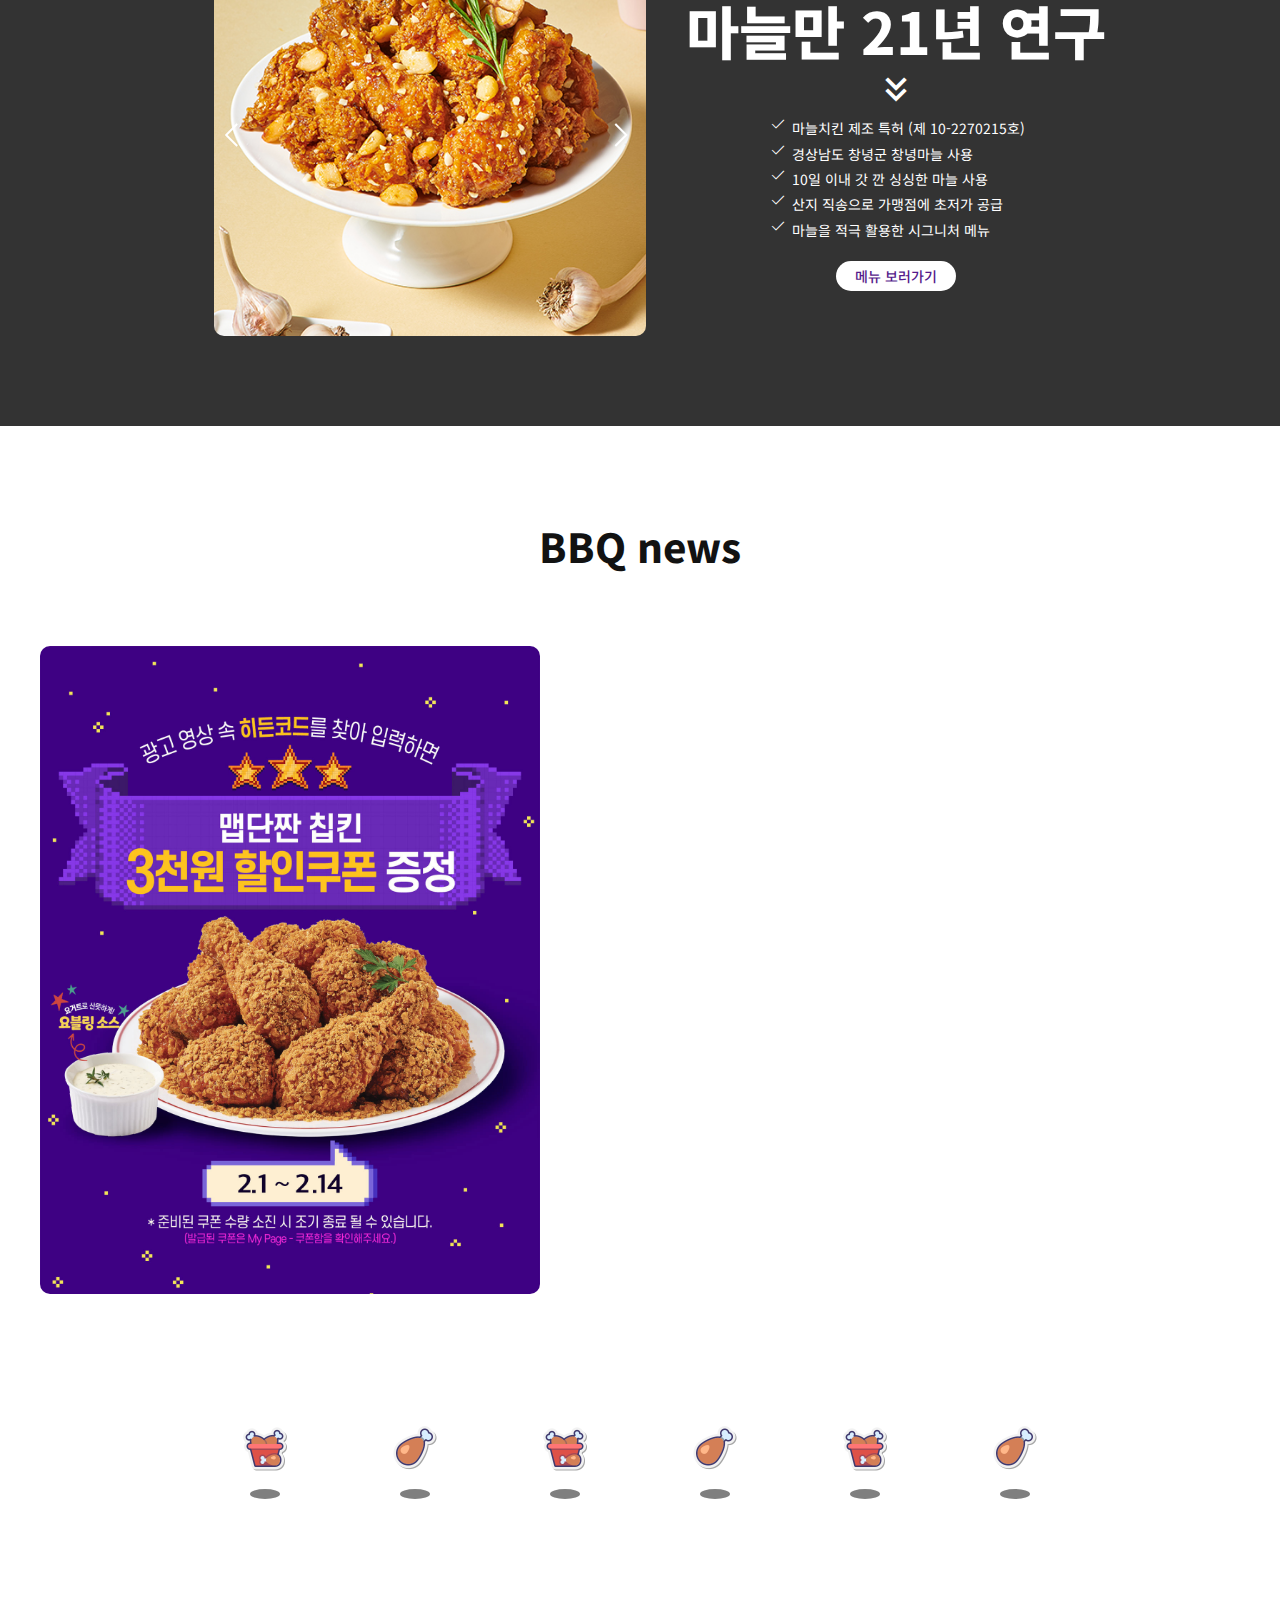
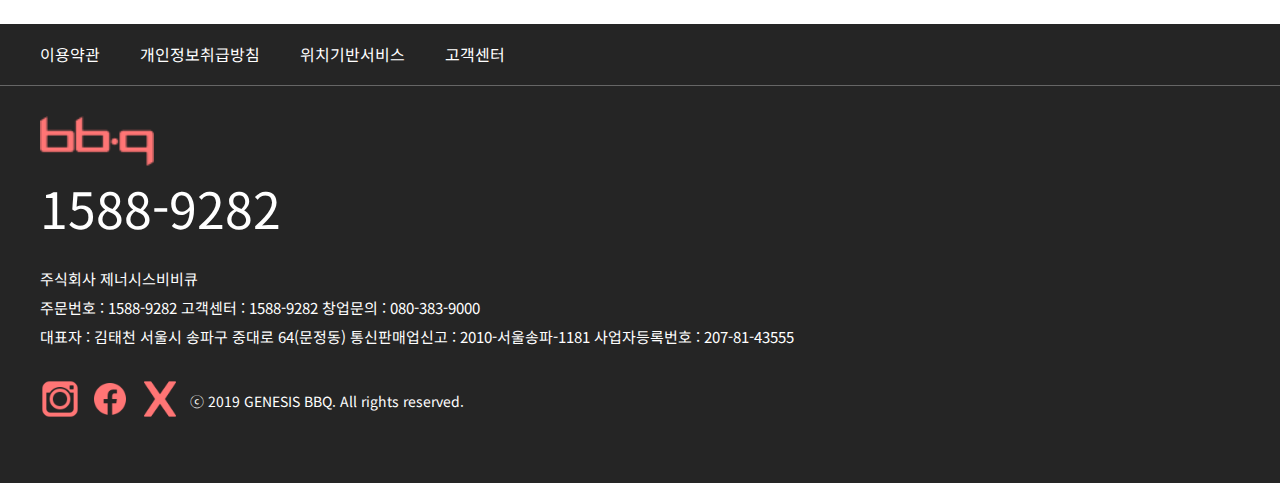
==== commit 3f59513c: "slick 4번 추가 및 favicon추가" ====
--- a/index.html
+++ b/index.html
@@ -3,6 +3,11 @@
 <head>
     <meta charset="UTF-8">
     <meta name="viewport" content="width=device-width, initial-scale=1.0">
+    <meta property="og:url" content="https://jaeyeong97-bbq.netlify.app/" />
+    <meta property="og:title" content="JaeYeong's BBQ-web-page" />
+    <meta property="og:type" content="website" />
+    <meta property="og:image" content="https://https://jaeyeong97-bbq.netlify.app/img/" />
+    <meta property="og:description" content="장재영의 BBQ 웹사이트입니다." />
     <link rel="preconnect" href="https://fonts.googleapis.com">
     <link rel="preconnect" href="https://fonts.gstatic.com" crossorigin>
     <link href="https://fonts.googleapis.com/css2?family=Noto+Sans+KR:wght@300;400;500;600;700;800&display=swap" rel="stylesheet">
@@ -178,6 +183,12 @@
                     <div class="main_img">
                         <img src="img/main_img3_mo.png" alt="" class="mo">
                         <img src="img/main_img3_pc.png" alt="" class="pc">
+                    </div>
+               </div>
+               <div class="main4">
+                    <div class="main_img">
+                        <img src="img/main_img4_mo.png" alt="" class="mo">
+                        <img src="img/main_img4_pc.png" alt="" class="pc">
                     </div>
                </div>
             </div>
--- a/css/main.css
+++ b/css/main.css
@@ -268,6 +268,9 @@
 }
 #main .main_slide .main3 {
   background-image: url(../img/main_img3_mo.back.jpeg);
+}
+#main .main_slide .main4 {
+  background-image: url(../img/main_img4_back.jpg);
 }
 #main .main_slide .main_img {
   padding: 0 30px;
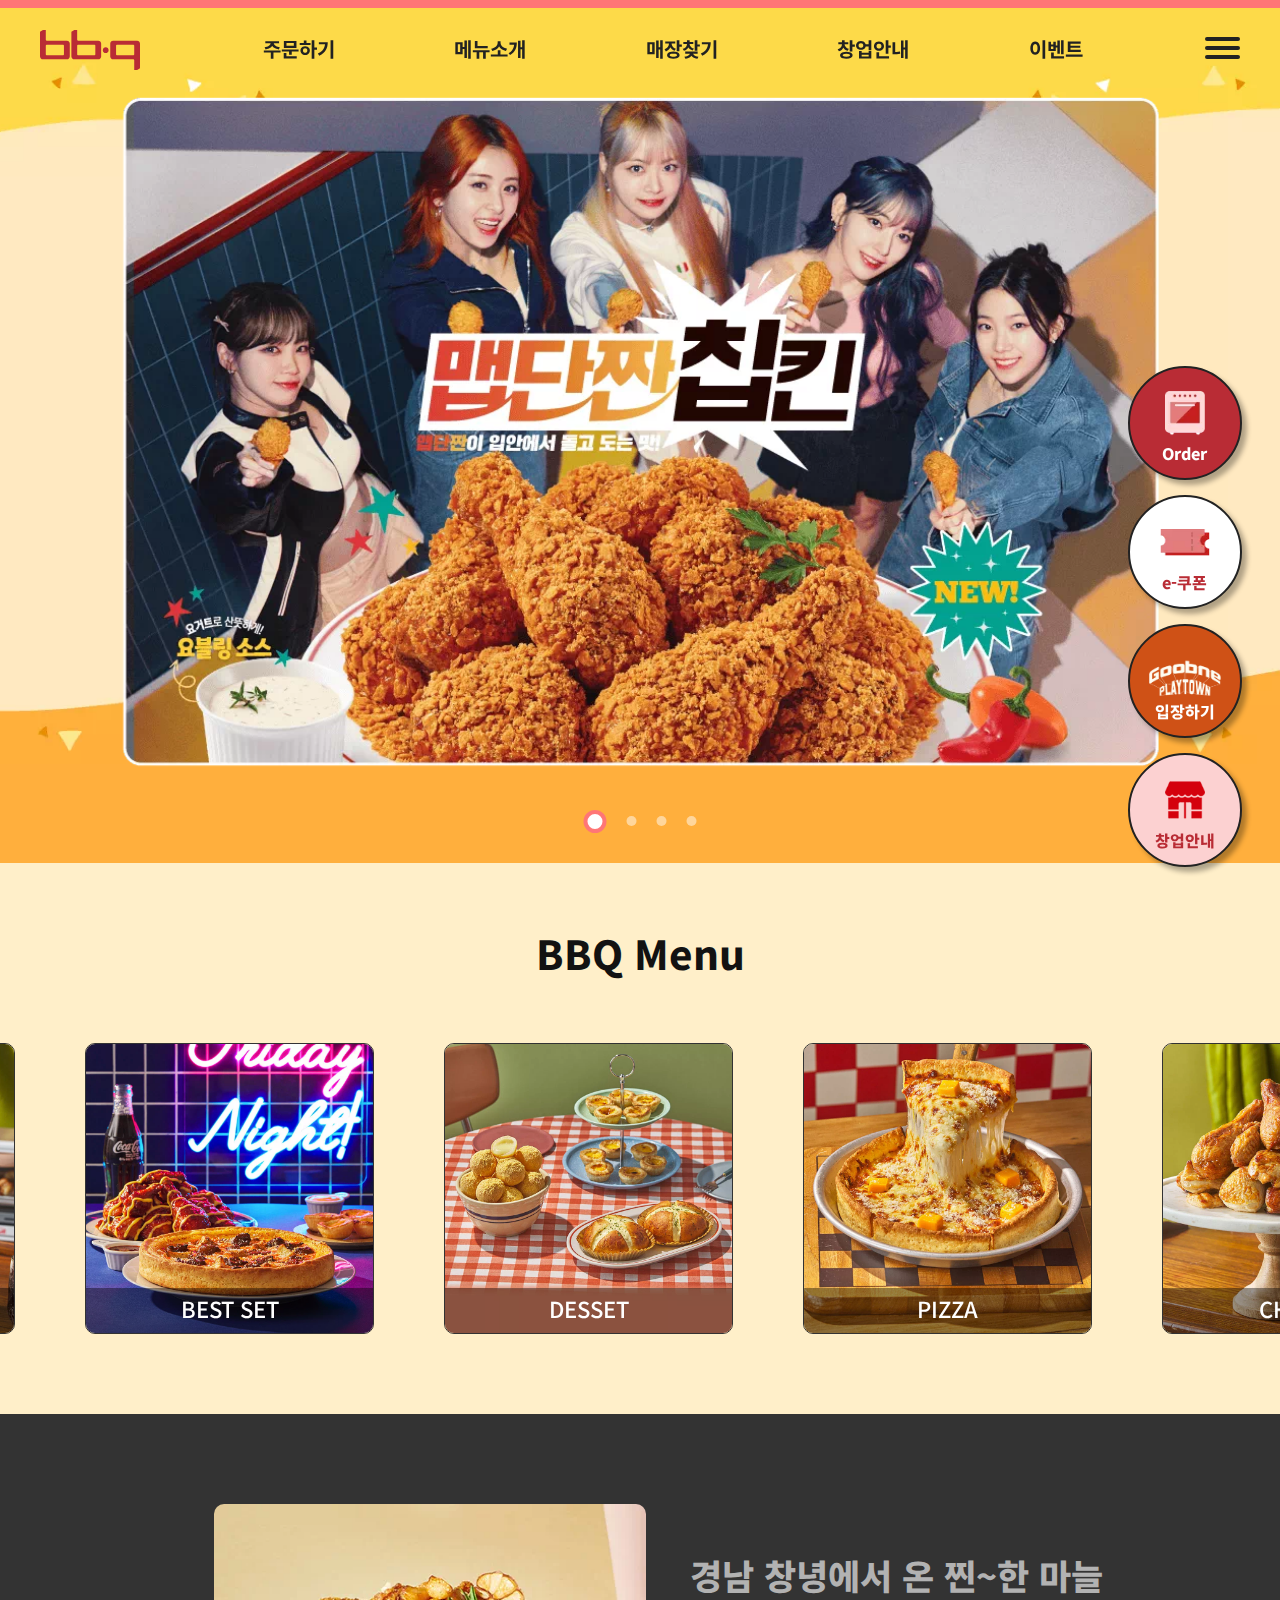
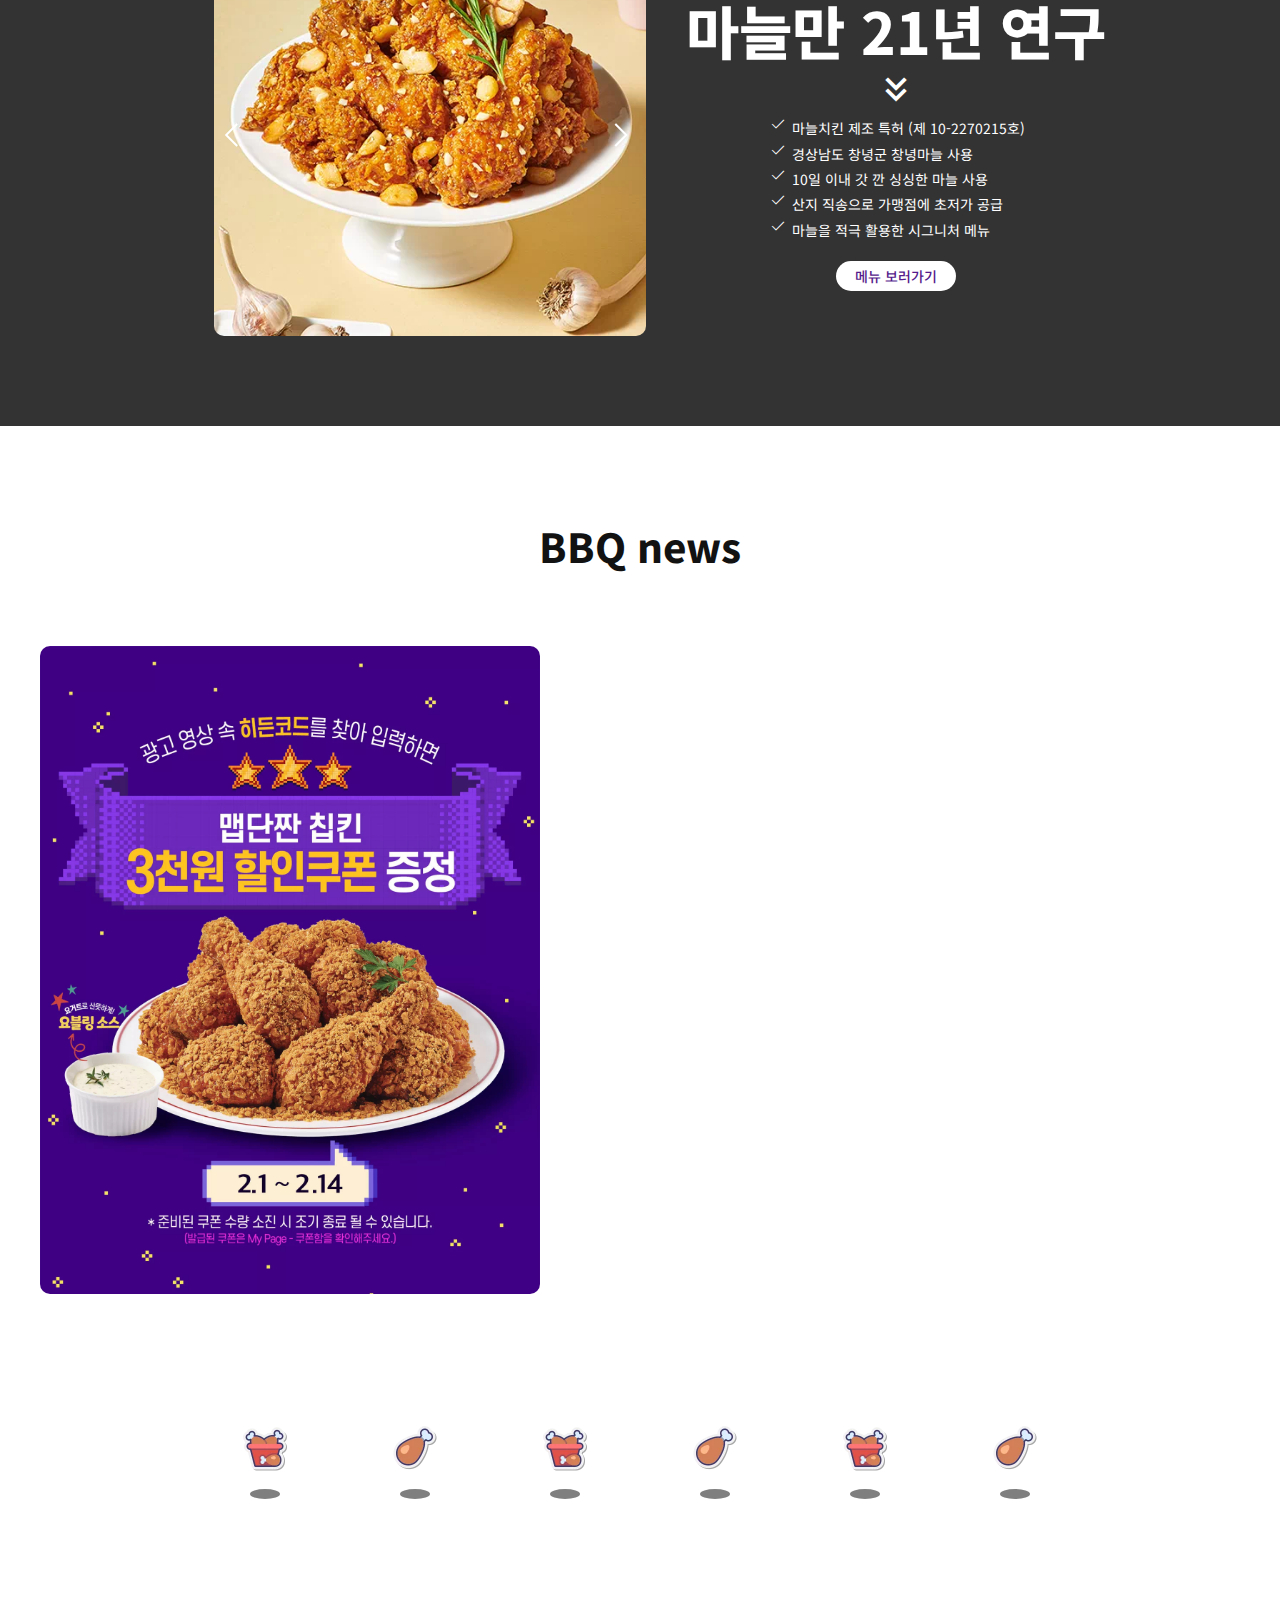
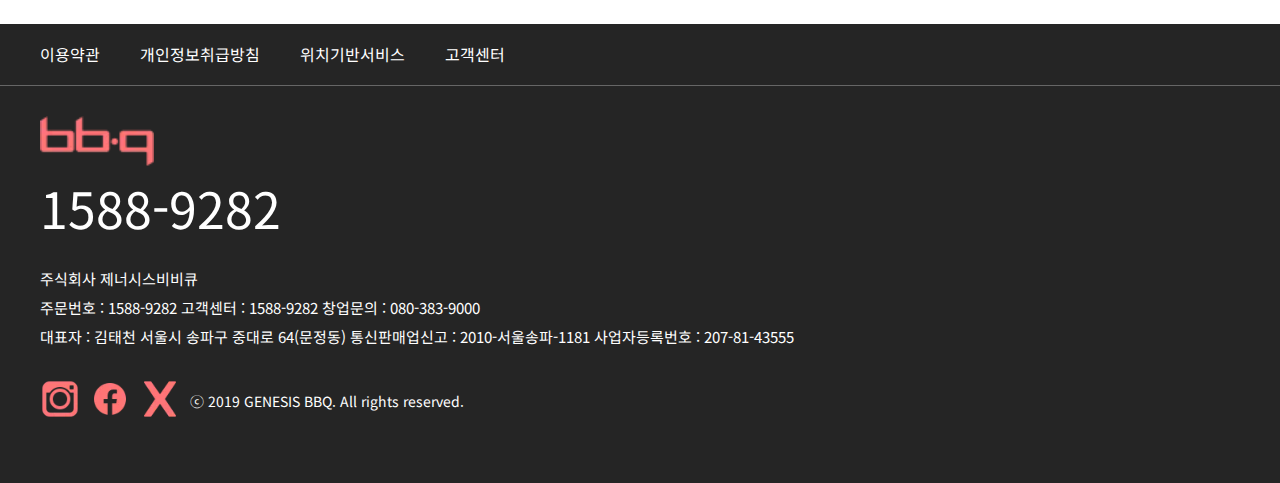
==== commit b03029c5: "webp 변환" ====
--- a/index.html
+++ b/index.html
@@ -1,571 +1,527 @@
 <!DOCTYPE html>
 <html lang="ko">
-<head>
-    <meta charset="UTF-8">
-    <meta name="viewport" content="width=device-width, initial-scale=1.0">
+  <head>
+    <meta charset="UTF-8" />
+    <meta name="viewport" content="width=device-width, initial-scale=1.0" />
     <meta property="og:url" content="https://jaeyeong97-bbq.netlify.app/" />
     <meta property="og:title" content="JaeYeong's BBQ-web-page" />
     <meta property="og:type" content="website" />
-    <meta property="og:image" content="https://https://jaeyeong97-bbq.netlify.app/img/" />
+    <meta
+      property="og:image"
+      content="https://https://jaeyeong97-bbq.netlify.app/img/meta_img.webp"
+    />
     <meta property="og:description" content="장재영의 BBQ 웹사이트입니다." />
-    <link rel="preconnect" href="https://fonts.googleapis.com">
-    <link rel="preconnect" href="https://fonts.gstatic.com" crossorigin>
-    <link href="https://fonts.googleapis.com/css2?family=Noto+Sans+KR:wght@300;400;500;600;700;800&display=swap" rel="stylesheet">
-    <link rel="stylesheet" href="https://fonts.googleapis.com/css2?family=Material+Symbols+Outlined:opsz,wght,FILL,GRAD@20..48,100..700,0..1,-50..200" />
-    <link rel="icon" href="img/bbq_favicon.ico">
-    <link rel="stylesheet" href="css/base.css">
-    <link rel="stylesheet" href="css/slick.css">
-    <link rel="stylesheet" href="css/main.css">
-    <title>bbq 반응형 웹페이지</title>
-</head>
-<body>
+    <link rel="preconnect" href="https://fonts.googleapis.com" />
+    <link rel="preconnect" href="https://fonts.gstatic.com" crossorigin />
+    <link
+      href="https://fonts.googleapis.com/css2?family=Noto+Sans+KR:wght@300;400;500;600;700;800&display=swap"
+      rel="stylesheet"
+    />
+    <link
+      rel="stylesheet"
+      href="https://fonts.googleapis.com/css2?family=Material+Symbols+Outlined:opsz,wght,FILL,GRAD@20..48,100..700,0..1,-50..200"
+    />
+    <link rel="icon" href="img/bbq_favicon.ico" />
+    <link rel="stylesheet" href="css/base.css" />
+    <link rel="stylesheet" href="css/slick.css" />
+    <link rel="stylesheet" href="css/main.css" />
+    <title>BBQ web page main</title>
+  </head>
+  <body>
     <div id="wrap">
-        <div class="bar"></div>
-        <header id="header">
-            <div class="logo">
+      <div class="bar"></div>
+      <header id="header">
+        <div class="logo">
+          <a href=""> 로고 </a>
+        </div>
+        <nav class="gnb">
+          <ul>
+            <li>
+              <a href="order.html"> 주문하기 </a>
+            </li>
+            <li>
+              <a href="order.html"> 메뉴소개 </a>
+            </li>
+            <li>
+              <a href=""> 매장찾기 </a>
+            </li>
+            <li>
+              <a href=""> 창업안내 </a>
+            </li>
+            <li>
+              <a href=""> 이벤트 </a>
+            </li>
+          </ul>
+        </nav>
+        <div class="menu">
+          <a href="">
+            <div class="bar1"></div>
+            <div class="bar2"></div>
+            <div class="bar3"></div>
+          </a>
+        </div>
+        <div class="menu_side">
+          <button class="ms_close"></button>
+          <div class="ms_txt">
+            <div class="ms_login"><a href="">Login</a></div>
+            <div class="ms_join"><a href="">Join</a></div>
+          </div>
+          <div class="ms_list">
+            <ul>
+              <li class="af">
+                <a href="" class="ml1"> BBQ 스토리 </a>
+                <div class="mls1">
+                  <div>BBQ에 대해서 알아보기</div>
+                  <div>BBQ 경영철학</div>
+                  <div>BBQ 인재채용</div>
+                  <div>BBQ GLOBAL</div>
+                  <div>BBQ PLAYTOWN</div>
+                </div>
+              </li>
+              <li>
+                <a href=""> BBQ PLAYTOWN </a>
+              </li>
+              <li>
+                <a href=""> BBQ UNIVERSE </a>
+              </li>
+              <li class="af">
+                <a href="" class="ml2"> 브랜드관 </a>
+                <div class="mls2">
+                  <div>BBQ 어나더 사이드</div>
+                  <div>BBQ의 성장</div>
+                </div>
+              </li>
+              <li>
+                <a href=""> e-쿠폰 </a>
+              </li>
+              <li class="af">
+                <a href="" class="ml3"> 신제품 </a>
+                <div class="mls3">
+                  <div>BBQ 양념치킨</div>
+                  <div>황올 반 + BBQ양념 반</div>
+                  <div>바삭갈릭</div>
+                  <div>단짝갈릭</div>
+                  <div>착착갈릭</div>
+                </div>
+              </li>
+              <li class="af">
+                <a href="" class="ml4"> 메뉴소개 </a>
+                <div class="mls4">
+                  <div>전체</div>
+                  <div>치킨</div>
+                  <div>피자</div>
+                  <div>사이드</div>
+                  <div>세트</div>
+                </div>
+              </li>
+              <li>
+                <a href=""> 매장찾기 </a>
+              </li>
+              <li>
+                <a href=""> 이벤트 </a>
+              </li>
+              <li class="af">
+                <a href="" class="ml5"> 창업안내 </a>
+                <div class="mls5">
+                  <div>BBQ만의 차별성</div>
+                  <div>프로세스와 비용</div>
+                  <div>온라인 상담</div>
+                </div>
+              </li>
+              <li>
+                <a href=""> BBQ NEWS </a>
+              </li>
+              <li>
+                <a href=""> BBQ Q&A </a>
+              </li>
+            </ul>
+          </div>
+        </div>
+      </header>
+      <main id="main">
+        <div class="main_slide">
+          <div class="main1">
+            <div class="main_img">
+              <img
+                src="img/main_img1_mo.webp"
+                alt="메인1 모바일이미지"
+                class="mo"
+              />
+              <img
+                src="img/main_img1_pc.webp"
+                alt="메인1 pc이미지"
+                class="pc"
+              />
+            </div>
+          </div>
+          <div class="main2">
+            <div class="main_img">
+              <img
+                src="img/main_img2_mo.webp"
+                alt="메인2 모바일이미지"
+                class="mo"
+              />
+              <img
+                src="img/main_img2_pc.webp"
+                alt="메인2 pc이미지"
+                class="pc"
+              />
+            </div>
+          </div>
+          <div class="main3">
+            <div class="main_img">
+              <img
+                src="img/main_img3_mo.webp"
+                alt="메인3 모바일이미지"
+                class="mo"
+              />
+              <img
+                src="img/main_img3_pc.webp"
+                alt="메인3 pc이미지"
+                class="pc"
+              />
+            </div>
+          </div>
+          <div class="main4">
+            <div class="main_img">
+              <img
+                src="img/main_img4_mo.webp"
+                alt="메인4 모바일이미지"
+                class="mo"
+              />
+              <img
+                src="img/main_img4_pc.webp"
+                alt="메인4 pc이미지"
+                class="pc"
+              />
+            </div>
+          </div>
+        </div>
+        <div class="main_dots"></div>
+      </main>
+      <div class="fixed">
+        <ul>
+          <li class="f1">
+            <a href="order.html"> 메뉴보기 </a>
+          </li>
+          <li class="f2">
+            <a href=""> 매장찾기 </a>
+          </li>
+          <li class="f3">
+            <a href=""> 이벤트 </a>
+          </li>
+          <li class="f4">
+            <a href=""> 주문내역 </a>
+          </li>
+        </ul>
+        <div class="order">
+          <a href="order.html">
+            <div class="order_img">
+              <img src="img/ico_oven.svg" alt="주문하기" />
+            </div>
+            <div class="order_txt">주문하기</div>
+          </a>
+        </div>
+      </div>
+      <div class="fixed_side">
+        <ul>
+          <li>
+            <a href="order.html">
+              <div class="fs_img fi1">
+                <img src="img/fixed_side1.webp" alt="오븐" />
+              </div>
+              <div class="fs_txt ft1">Order</div>
+            </a>
+          </li>
+          <li>
+            <a href="">
+              <div class="fs_img fi2">
+                <img src="img/fixed_side2.webp" alt="쿠폰" />
+              </div>
+              <div class="fs_txt ft2">e-쿠폰</div>
+            </a>
+          </li>
+          <li>
+            <a href="">
+              <div class="fs_img fi3">
+                <img src="img/fixed_side3.webp" alt="입장" />
+              </div>
+              <div class="fs_txt ft3">입장하기</div>
+            </a>
+          </li>
+          <li>
+            <a href="">
+              <div class="fs_img fi4">
+                <img src="img/fixed_side4.webp" alt="창업" />
+              </div>
+              <div class="fs_txt ft4">창업안내</div>
+            </a>
+          </li>
+        </ul>
+      </div>
+      <section id="section1">
+        <h2 class="section1_title">BBQ Menu</h2>
+        <div class="s1_list">
+          <ul>
+            <li>
+              <a href="">
+                <div class="s1l_img">
+                  <img src="img/s1.webp" alt="피자" />
+                </div>
+                <div class="s1l_txt">PIZZA</div>
+              </a>
+            </li>
+            <li>
+              <a href="">
+                <div class="s1l_img">
+                  <img src="img/s2.webp" alt="치킨" />
+                </div>
+                <div class="s1l_txt">CHICKEN</div>
+              </a>
+            </li>
+            <li>
+              <a href="">
+                <div class="s1l_img">
+                  <img src="img/s3.webp" alt="베스트세트" />
+                </div>
+                <div class="s1l_txt">BEST SET</div>
+              </a>
+            </li>
+            <li>
+              <a href="">
+                <div class="s1l_img">
+                  <img src="img/s4.webp" alt="디저트" />
+                </div>
+                <div class="s1l_txt">DESSET</div>
+              </a>
+            </li>
+            <li>
+              <a href="">
+                <div class="s1l_img">
+                  <img src="img/s1.webp" alt="피자" />
+                </div>
+                <div class="s1l_txt">PIZZA</div>
+              </a>
+            </li>
+            <li>
+              <a href="">
+                <div class="s1l_img">
+                  <img src="img/s2.webp" alt="치킨" />
+                </div>
+                <div class="s1l_txt">CHICKEN</div>
+              </a>
+            </li>
+            <li>
+              <a href="">
+                <div class="s1l_img">
+                  <img src="img/s3.webp" alt="베스트세트" />
+                </div>
+                <div class="s1l_txt">BEST SET</div>
+              </a>
+            </li>
+            <li>
+              <a href="">
+                <div class="s1l_img">
+                  <img src="img/s4.webp" alt="디저트" />
+                </div>
+                <div class="s1l_txt">DESSET</div>
+              </a>
+            </li>
+          </ul>
+        </div>
+      </section>
+      <section id="section3">
+        <div class="s3_bg">
+          <div class="s3_slide_wrap">
+            <div class="s3_chicken_slide">
+              <div class="s3_wrap">
+                <div class="s3_img">
+                  <img src="img/s3_chicken1.webp" alt="치킨1" />
+                </div>
+              </div>
+              <div class="s3_wrap">
+                <div class="s3_img">
+                  <img src="img/s3_chicken2.webp" alt="치킨2" />
+                </div>
+              </div>
+            </div>
+            <div class="s3_prev s3_arrows">
+              <span class="material-symbols-outlined"> arrow_back_ios </span>
+            </div>
+            <div class="s3_next s3_arrows">
+              <span class="material-symbols-outlined"> arrow_forward_ios </span>
+            </div>
+          </div>
+          <div class="s3_txt_wrap">
+            <span class="t1">경남 창녕에서 온 찐~한 마늘</span>
+            <span class="t2">마늘만 21년 연구</span>
+            <span class="material-symbols-outlined double_arrow"
+              >keyboard_double_arrow_down</span
+            >
+            <div class="checked_wrap">
+              <span>
+                <span class="material-symbols-outlined check">check</span>
+                <span class="t3">마늘치킨 제조 특허 (제 10-2270215호)</span>
+              </span>
+              <span>
+                <span class="material-symbols-outlined check">check</span>
+                <span class="t3">경상남도 창녕군 창녕마늘 사용</span>
+              </span>
+              <span>
+                <span class="material-symbols-outlined check">check</span>
+                <span class="t3">10일 이내 갓 깐 싱싱한 마늘 사용</span>
+              </span>
+              <span>
+                <span class="material-symbols-outlined check">check</span>
+                <span class="t3">산지 직송으로 가맹점에 초저가 공급</span>
+              </span>
+              <span>
+                <span class="material-symbols-outlined check">check</span>
+                <span class="t3">마늘을 적극 활용한 시그니처 메뉴</span>
+              </span>
+            </div>
+            <div class="go_menu"><a href="">메뉴 보러가기</a></div>
+          </div>
+        </div>
+      </section>
+      <section id="section4">
+        <h2 class="section4_title">BBQ news</h2>
+        <div class="s4_imgnews">
+          <div class="s4_img">
+            <img src="img/news_img.webp" alt="이벤트" />
+          </div>
+          <div class="s4_news">
+            <ul>
+              <li class="news1">
                 <a href="">
-                    로고
+                  <div class="news_t1">
+                    BBQ, '홍대점' 신규매장 오픈 이벤트 실시
+                  </div>
+                  <div class="news_t2">이투뉴스 2023.11.02</div>
                 </a>
-            </div>
-            <nav class="gnb">
-                <ul>
-                    <li>
-                        <a href="order.html">
-                            주문하기
-                        </a>
-                    </li>
-                    <li>
-                        <a href="">
-                            메뉴소개
-                        </a>
-                    </li>
-                    <li>
-                        <a href="">
-                            매장찾기
-                        </a>
-                    </li>
-                    <li>
-                        <a href="">
-                            창업안내
-                        </a>
-                    </li>
-                    <li>
-                        <a href="">
-                            이벤트
-                        </a>
-                    </li>
-                </ul>
-            </nav>
-            <div class="menu">
+              </li>
+              <li class="news2">
                 <a href="">
-                    <div class="bar1"></div>
-                    <div class="bar2"></div>
-                    <div class="bar3"></div>
+                  <div class="news_t1">
+                    BBQ, 한국일보 주최 '2023 한국 대표 브랜드 TOP100' 치킨브랜드
+                    부문 대상
+                  </div>
+                  <div class="news_t2">한국일보 2023.10.17</div>
                 </a>
-            </div>
-            <div class="menu_side">
-                <button class="ms_close"></button>
-                <div class="ms_txt">
-                    <div class="ms_login"><a href="">Login</a></div>
-                    <div class="ms_join"><a href="">Join</a></div>
-                </div>
-                <div class="ms_list">
-                    <ul>
-                        <li class="af">
-                            <a href="" class="ml1">
-                                BBQ 스토리
-                            </a>
-                            <div class="mls1">
-                                <div>BBQ에 대해서 알아보기</div>
-                                <div>BBQ 경영철학</div>
-                                <div>BBQ 인재채용</div>
-                                <div>BBQ GLOBAL</div>
-                                <div>BBQ PLAYTOWN</div>
-                            </div>
-                        </li>
-                        <li>
-                            <a href="">
-                                BBQ PLAYTOWN
-                            </a>
-                        </li>
-                        <li>
-                            <a href="">
-                                BBQ UNIVERSE
-                            </a>
-                        </li>
-                        <li class="af">
-                            <a href="" class="ml2">
-                                브랜드관
-                            </a>
-                            <div class="mls2">
-                                <div>BBQ 어나더 사이드</div>
-                                <div>BBQ의 성장</div>
-                            </div>
-                        </li>
-                        <li>
-                            <a href="">
-                                e-쿠폰
-                            </a>
-                        </li>
-                        <li class="af">
-                            <a href="" class="ml3">
-                                신제품
-                            </a>
-                            <div class="mls3">
-                                <div>BBQ 양념치킨</div>
-                                <div>황올 반 + BBQ양념 반</div>
-                                <div>바삭갈릭</div>
-                                <div>단짝갈릭</div>
-                                <div>착착갈릭</div>
-                            </div>
-                        </li>
-                        <li class="af">
-                            <a href="" class="ml4">
-                                메뉴소개
-                            </a>
-                            <div class="mls4">
-                                <div>전체</div>
-                                <div>치킨</div>
-                                <div>피자</div>
-                                <div>사이드</div>
-                                <div>세트</div>
-                            </div>
-                        </li>
-                        <li>
-                            <a href="">
-                                매장찾기
-                            </a>
-                        </li>
-                        <li>
-                            <a href="">
-                                이벤트
-                            </a>
-                        </li>
-                        <li class="af">
-                            <a href="" class="ml5">
-                                창업안내
-                            </a>
-                            <div class="mls5">
-                                <div>BBQ만의 차별성</div>
-                                <div>프로세스와 비용</div>
-                                <div>온라인 상담</div>
-                            </div>
-                        </li>
-                        <li>
-                            <a href="">
-                                BBQ NEWS
-                            </a>
-                        </li>
-                        <li>
-                            <a href="">
-                                BBQ Q&A
-                            </a>
-                        </li>
-                    </ul>
-                </div>
-            </div>
-        </header>
-        <main id="main">
-            <div class="main_slide">
-               <div class="main1">
-                    <div class="main_img">
-                        <img src="img/main_img1_mo.png" alt="" class="mo">
-                        <img src="img/main_img1_pc.png" alt="" class="pc">
-                    </div>
-               </div>
-               <div class="main2">
-                    <div class="main_img">
-                        <img src="img/main_img2_mo.png" alt="" class="mo">
-                        <img src="img/main_img2_pc.png" alt="" class="pc">
-                    </div>
-               </div>
-               <div class="main3">
-                    <div class="main_img">
-                        <img src="img/main_img3_mo.png" alt="" class="mo">
-                        <img src="img/main_img3_pc.png" alt="" class="pc">
-                    </div>
-               </div>
-               <div class="main4">
-                    <div class="main_img">
-                        <img src="img/main_img4_mo.png" alt="" class="mo">
-                        <img src="img/main_img4_pc.png" alt="" class="pc">
-                    </div>
-               </div>
-            </div>
-            <div class="main_dots">
-            </div>
-        </main>
-        <div class="fixed">
-            <ul>
-                <li class="f1">
-                    <a href="order.html">
-                        메뉴보기
-                    </a>
-                </li>
-                <li class="f2">
-                    <a href="">
-                        매장찾기
-                    </a>
-                </li>
-                <li class="f3">
-                    <a href="">
-                        이벤트
-                    </a>
-                </li>
-                <li class="f4">
-                    <a href="">
-                        주문내역
-                    </a>
-                </li>
+              </li>
+              <li class="news3">
+                <a href="">
+                  <div class="news_t1">
+                    美 텍사스 1호점 오픈 북미 시장 영토 확장 가속화
+                  </div>
+                  <div class="news_t2">이투뉴스 2023.10.16</div>
+                </a>
+              </li>
+              <li class="news4">
+                <a href="">
+                  <div class="news_t1">
+                    글로벌 BBQ 제60회 무역의날 '100만불 수출의탑' 수상
+                  </div>
+                  <div class="news_t2">시민일보 2023.10.14</div>
+                </a>
+              </li>
+              <li class="news5">
+                <a href="">
+                  <div class="news_t1">
+                    BBQ, 레스토랑 간편식 새우닭강정 B마트 및 SSG 온라인몰 입점
+                  </div>
+                  <div class="news_t2">IT비즈뉴스 2023.10.12</div>
+                </a>
+              </li>
             </ul>
-            <div class="order">
-                <a href="order.html">
-                    <div class="order_img">
-                        <img src="img/ico_oven.svg" alt="">
-                    </div>
-                    <div class="order_txt">주문하기</div>
-                </a>
-            </div>
-        </div>
-        <div class="fixed_side">
-            <ul>
-                <li>
-                    <a href="order.html">
-                        <div class="fs_img fi1">
-                            <img src="img/fixed_side1.png">
-                        </div>
-                        <div class="fs_txt ft1">
-                            Order
-                        </div>
-                    </a>
-                </li>
-                <li>
-                    <a href="">
-                        <div class="fs_img fi2">
-                            <img src="img/fixed_side2.png" alt="">
-                        </div>
-                        <div class="fs_txt ft2">
-                            e-쿠폰
-                        </div>
-                    </a>
-                </li>
-                <li>
-                    <a href="">
-                        <div class="fs_img fi3">
-                            <img src="img/fixed_side3.png" alt="">
-                        </div>
-                        <div class="fs_txt ft3">
-                            입장하기
-                        </div>
-                    </a>
-                </li>
-                <li>
-                    <a href="">
-                        <div class="fs_img fi4">
-                            <img src="img/fixed_side4.png" alt="">
-                        </div>
-                        <div class="fs_txt ft4">
-                            창업안내
-                        </div>
-                    </a>
-                </li>
-            </ul>
-        </div>
-        <section id="section1">
-            <h2 class="section1_title">BBQ Menu</h2>
-            <div class="s1_list">
-                <ul>
-                    <li>
-                        <a href="">
-                            <div class="s1l_img">
-                                <img src="img/s1.jpg" alt="">
-                            </div>
-                            <div class="s1l_txt">
-                                PIZZA
-                            </div>
-                        </a>
-                    </li>
-                    <li>
-                        <a href="">
-                            <div class="s1l_img">
-                                <img src="img/s2.jpg" alt="">
-                            </div>
-                            <div class="s1l_txt">
-                                CHICKEN
-                            </div>
-                        </a>
-                    </li>
-                    <li>
-                        <a href="">
-                            <div class="s1l_img">
-                                <img src="img/s3.jpg" alt="">
-                            </div>
-                            <div class="s1l_txt">
-                                BEST SET
-                            </div>
-                        </a>
-                    </li>
-                    <li>
-                        <a href="">
-                            <div class="s1l_img">
-                                <img src="img/s4.jpg" alt="">
-                            </div>
-                            <div class="s1l_txt">
-                                DESSET
-                            </div>
-                        </a>
-                    </li>
-                    <li>
-                        <a href="">
-                            <div class="s1l_img">
-                                <img src="img/s1.jpg" alt="">
-                            </div>
-                            <div class="s1l_txt">
-                                PIZZA
-                            </div>
-                        </a>
-                    </li>
-                    <li>
-                        <a href="">
-                            <div class="s1l_img">
-                                <img src="img/s2.jpg" alt="">
-                            </div>
-                            <div class="s1l_txt">
-                                CHICKEN
-                            </div>
-                        </a>
-                    </li>
-                    <li>
-                        <a href="">
-                            <div class="s1l_img">
-                                <img src="img/s3.jpg" alt="">
-                            </div>
-                            <div class="s1l_txt">
-                                BEST SET
-                            </div>
-                        </a>
-                    </li>
-                    <li>
-                        <a href="">
-                            <div class="s1l_img">
-                                <img src="img/s4.jpg" alt="">
-                            </div>
-                            <div class="s1l_txt">
-                                DESSET
-                            </div>
-                        </a>
-                    </li>
-                </ul>
-            </div>
-        </section>
-        <section id="section2">
-        </section>
-        <section id="section3">
-            <div class="s3_bg">
-                <div class="s3_slide_wrap">
-                    <div class="s3_chicken_slide">
-                        <div class="s3_wrap">
-                            <div class="s3_img">
-                                <img src="img/s3_chicken1.jpg" alt="">
-                            </div>
-                        </div>
-                        <div class="s3_wrap">
-                            <div class="s3_img">
-                                <img src="img/s3_chicken2.jpg" alt="">
-                            </div>
-                        </div>
-                    </div>
-                    <div class="s3_prev s3_arrows">
-                        <span class="material-symbols-outlined">
-                            arrow_back_ios
-                            </span>
-                    </div>
-                    <div class="s3_next s3_arrows">
-                        <span class="material-symbols-outlined">
-                            arrow_forward_ios
-                            </span>
-                    </div>
-                </div>
-                <div class="s3_txt_wrap">
-                    <span class="t1">경남 창녕에서 온 찐~한 마늘</span>
-                    <span class="t2">마늘만 21년 연구</span>
-                    <span class="material-symbols-outlined double_arrow">keyboard_double_arrow_down</span>
-                    <div class="checked_wrap">
-                        <span>
-                            <span class="material-symbols-outlined check">check</span>
-                            <span class="t3">마늘치킨 제조 특허 (제 10-2270215호)</span>
-                        </span>
-                        <span>
-                            <span class="material-symbols-outlined check">check</span>
-                            <span class="t3">경상남도 창녕군 창녕마늘 사용</span>
-                        </span>
-                        <span>
-                            <span class="material-symbols-outlined check">check</span>
-                            <span class="t3">10일 이내 갓 깐 싱싱한 마늘 사용</span>
-                        </span>
-                        <span>
-                            <span class="material-symbols-outlined check">check</span>
-                            <span class="t3">산지 직송으로 가맹점에 초저가 공급</span>
-                        </span>
-                        <span>
-                            <span class="material-symbols-outlined check">check</span>
-                            <span class="t3">마늘을 적극 활용한 시그니처 메뉴</span>
-                        </span>
-                    </div>
-                    <div class="go_menu"><a href="">메뉴 보러가기</a></div>
-                </div>
-            </div>
-        </section>
-        <section id="section4">
-            <h2 class="section4_title">BBQ news</h2>
-            <div class="s4_imgnews">
-            <div class="s4_img">
-                <img src="img/news_img.png">
-            </div>
-            <div class="s4_news">
-                <ul>
-                    <li class="news1">
-                        <a href="">
-                            <div class="news_t1">
-                                BBQ, '홍대점' 신규매장 오픈 이벤트 실시
-                            </div>
-                            <div class="news_t2">
-                                이투뉴스 2023.11.02
-                            </div>
-                        </a>
-                    </li>
-                    <li class="news2">
-                        <a href="">
-                            <div class="news_t1">
-                                BBQ, 한국일보 주최 '2023 한국 대표 브랜드 TOP100' 치킨브랜드 부문 대상
-                            </div>
-                            <div class="news_t2">
-                                한국일보 2023.10.17
-                            </div>
-                        </a>
-                    </li>
-                    <li class="news3">
-                        <a href="">
-                            <div class="news_t1">
-                                美 텍사스 1호점 오픈 북미 시장 영토 확장 가속화
-                            </div>
-                            <div class="news_t2">
-                                이투뉴스 2023.10.16
-                            </div>
-                        </a>
-                    </li>
-                    <li class="news4">
-                        <a href="">
-                            <div class="news_t1">
-                                글로벌 BBQ 제60회 무역의날 '100만불 수출의탑' 수상
-                            </div>
-                            <div class="news_t2">
-                                시민일보 2023.10.14
-                            </div>
-                        </a>
-                    </li>
-                    <li class="news5">
-                        <a href="">
-                            <div class="news_t1">
-                                BBQ, 레스토랑 간편식 새우닭강정 B마트 및 SSG 온라인몰 입점
-                            </div>
-                            <div class="news_t2">
-                                IT비즈뉴스 2023.10.12
-                            </div>
-                        </a>
-                    </li>
-                </ul>
-             </div>
-        </div>
-    </section>
-    <section id="section5">
+          </div>
+        </div>
+      </section>
+      <section id="section5">
         <div class="chickenZone">
-            <div class="chick1">
-                <div class="chick1_img">
-                    <img src="img/chick_ani.png" alt="">
-                </div>
-                <div class="chick1_sha"></div>
-            </div>
-            <div class="chick2">
-                <div class="chick2_img">
-                    <img src="img/chickleg_ani.png" alt="">
-                </div>
-                <div class="chick2_sha"></div>
-            </div>
-            <div class="chick3">
-                <div class="chick1_img">
-                    <img src="img/chick_ani.png" alt="">
-                </div>
-                <div class="chick1_sha"></div>
-            </div>
-            <div class="chick4">
-                <div class="chick2_img">
-                    <img src="img/chickleg_ani.png" alt="">
-                </div>
-                <div class="chick2_sha"></div>
-            </div>
-            <div class="chick5">
-                <div class="chick1_img">
-                    <img src="img/chick_ani.png" alt="">
-                </div>
-                <div class="chick1_sha"></div>
-            </div>
-            <div class="chick6">
-                <div class="chick2_img">
-                    <img src="img/chickleg_ani.png" alt="">
-                </div>
-                <div class="chick2_sha"></div>
-            </div>
-        </div>
-    </section>
-    <footer id="footer">
+          <div class="chick1">
+            <div class="chick1_img">
+              <img src="img/chick_ani.webp" alt="치킨아이콘" />
+            </div>
+            <div class="chick1_sha"></div>
+          </div>
+          <div class="chick2">
+            <div class="chick2_img">
+              <img src="img/chickleg_ani.webp" alt="치킨아이콘" />
+            </div>
+            <div class="chick2_sha"></div>
+          </div>
+          <div class="chick3">
+            <div class="chick1_img">
+              <img src="img/chick_ani.webp" alt="치킨아이콘" />
+            </div>
+            <div class="chick1_sha"></div>
+          </div>
+          <div class="chick4">
+            <div class="chick2_img">
+              <img src="img/chickleg_ani.webp" alt="치킨아이콘" />
+            </div>
+            <div class="chick2_sha"></div>
+          </div>
+          <div class="chick5">
+            <div class="chick1_img">
+              <img src="img/chick_ani.webp" alt="치킨아이콘" />
+            </div>
+            <div class="chick1_sha"></div>
+          </div>
+          <div class="chick6">
+            <div class="chick2_img">
+              <img src="img/chickleg_ani.webp" alt="치킨아이콘" />
+            </div>
+            <div class="chick2_sha"></div>
+          </div>
+        </div>
+      </section>
+      <footer id="footer">
         <div class="f_top">
-            <ul>
-                <li>
-                    <a href="">
-                        이용약관
-                    </a>
-                </li>
-                <li>
-                    <a href="">
-                        개인정보취급방침
-                    </a>
-                </li>
-                <li>
-                    <a href="">
-                        위치기반서비스
-                    </a>
-                </li>
-                <li>
-                    <a href="">
-                        고객센터
-                    </a>
-                </li>
-            </ul>
+          <ul>
+            <li>
+              <a href=""> 이용약관 </a>
+            </li>
+            <li>
+              <a href=""> 개인정보취급방침 </a>
+            </li>
+            <li>
+              <a href=""> 위치기반서비스 </a>
+            </li>
+            <li>
+              <a href=""> 고객센터 </a>
+            </li>
+          </ul>
         </div>
         <div class="f_main">
-            <div class="f_logo">푸터로고</div>
-            <div class="f_num">1588-9282</div>
-            <div class="f_txt">
-                <div class="t1">주식회사 제너시스비비큐</div>
-                <div class="t1">주문번호 : 1588-9282 고객센터 : 1588-9282 창업문의 : 080-383-9000</div>
-                <div class="t1">대표자 : 김태천 서울시 송파구 중대로 64(문정동) 통신판매업신고 : 2010-서울송파-1181 사업자등록번호 : 207-81-43555</div>
-            </div>
-            <div class="f_bot">
-                <div class="f_sns">
-                    <div class="f_insta"><a href=""></a></div>
-                    <div class="f_fb"><a href=""></a></div>
-                    <div class="f_x"><a href=""></a></div>
-                </div>
-                <div class="f_reserved">
-                    ⓒ 2019 GENESIS BBQ. All rights reserved.
-                </div>
-            </div>
-        </div>
-    </footer>
+          <div class="f_logo">푸터로고</div>
+          <div class="f_num">1588-9282</div>
+          <div class="f_txt">
+            <div class="t1">주식회사 제너시스비비큐</div>
+            <div class="t1">
+              주문번호 : 1588-9282 고객센터 : 1588-9282 창업문의 : 080-383-9000
+            </div>
+            <div class="t1">
+              대표자 : 김태천 서울시 송파구 중대로 64(문정동) 통신판매업신고 :
+              2010-서울송파-1181 사업자등록번호 : 207-81-43555
+            </div>
+          </div>
+          <div class="f_bot">
+            <div class="f_sns">
+              <div class="f_insta"><a href=""></a></div>
+              <div class="f_fb"><a href=""></a></div>
+              <div class="f_x"><a href=""></a></div>
+            </div>
+            <div class="f_reserved">
+              ⓒ 2019 GENESIS BBQ. All rights reserved.
+            </div>
+          </div>
+        </div>
+      </footer>
     </div>
     <script src="https://ajax.googleapis.com/ajax/libs/jquery/1.12.4/jquery.min.js"></script>
     <script src="js/slick.min.js"></script>
     <script src="js/script.js"></script>
-</body>
-</html>+  </body>
+</html>
--- a/css/main.css
+++ b/css/main.css
@@ -251,7 +251,7 @@
   position: relative;
 }
 #main:hover {
-  cursor: url(../img/pointer.png) 0 10, auto;
+  cursor: url(../img/pointer.webp) 0 10, auto;
 }
 #main .main_slide .main1,
 #main .main_slide .main2,
@@ -261,16 +261,16 @@
   background-repeat: no-repeat;
 }
 #main .main_slide .main1 {
-  background-image: url(../img/main_img1_backg.jpg);
+  background-image: url(../img/main_img1_backg.webp);
 }
 #main .main_slide .main2 {
-  background-image: url(../img/main_img2_back.jpg);
+  background-image: url(../img/main_img2_back.webp);
 }
 #main .main_slide .main3 {
-  background-image: url(../img/main_img3_mo.back.jpeg);
+  background-image: url(../img/main_img3_mo.back.webp);
 }
 #main .main_slide .main4 {
-  background-image: url(../img/main_img4_back.jpg);
+  background-image: url(../img/main_img4_back.webp);
 }
 #main .main_slide .main_img {
   padding: 0 30px;
@@ -499,6 +499,7 @@
 }
 #section1 .s1_list li a {
   position: relative;
+  display: block;
 }
 #section1 .s1l_img img {
   width: 100%;
@@ -525,7 +526,7 @@
   flex-direction: column;
   justify-content: center;
   height: 100%;
-  background-image: url(../img/s3_back.jpg);
+  background-image: url(../img/s3_back.webp);
   background-size: cover;
   background-attachment: fixed;
   padding-bottom: 50px;
@@ -783,7 +784,7 @@
 .f_logo {
   width: 76px;
   height: 34px;
-  background-image: url(../img/bbq_f.png);
+  background-image: url(../img/bbq_f.webp);
   background-size: 100% auto;
   text-indent: -9999px;
   margin-bottom: 20px;
@@ -815,13 +816,13 @@
   margin-right: 10px;
 }
 .f_insta a {
-  background-image: url(../img/insta.png);
+  background-image: url(../img/insta.webp);
 }
 .f_fb a {
-  background-image: url(../img/fb.png);
+  background-image: url(../img/fb.webp);
 }
 .f_x a {
-  background-image: url(../img/X.png);
+  background-image: url(../img/X.webp);
 }
 .f_reserved {
   font-size: 12px;
@@ -839,7 +840,7 @@
     display: block;
   }
   #main .main_slide .main3 {
-    background-image: url(../img/main_img3_pc.back.jpeg);
+    background-image: url(../img/main_img3_pc.back.webp);
   }
   .menu_side {
     width: 50vw;
